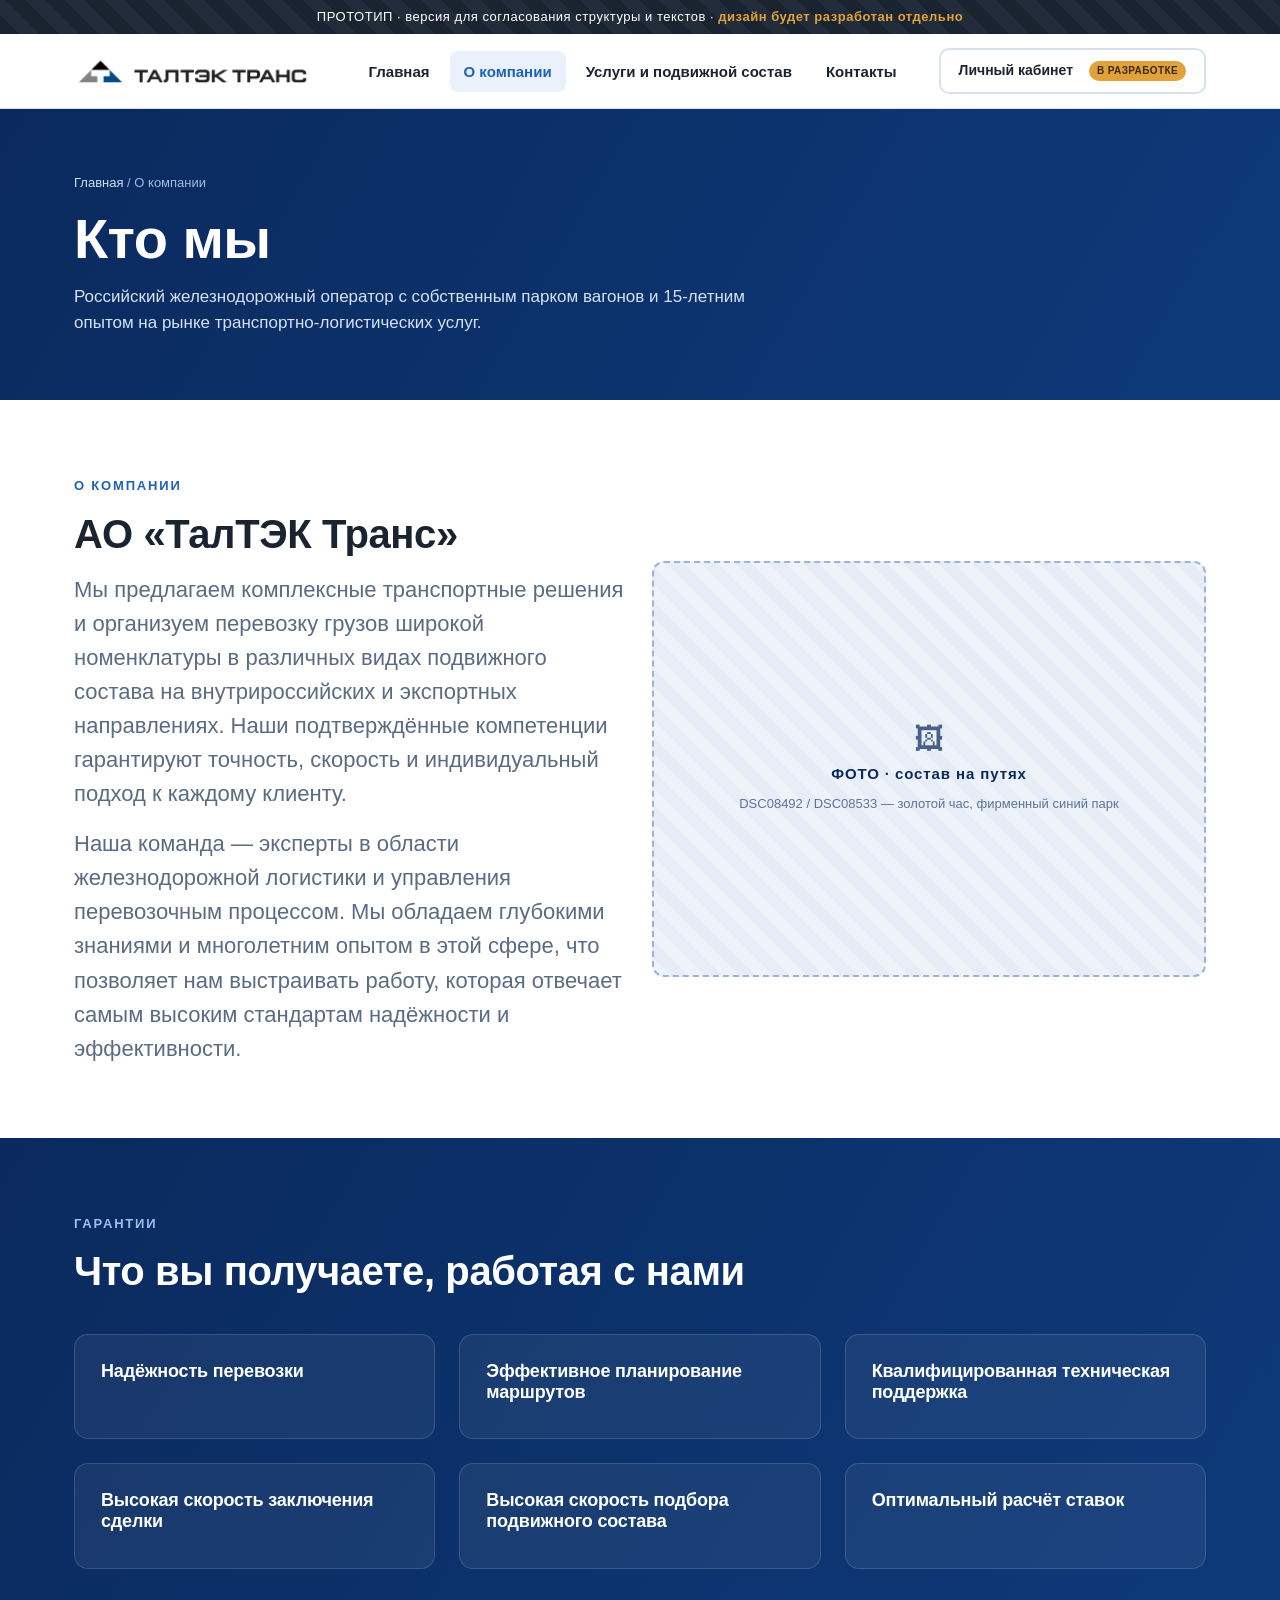
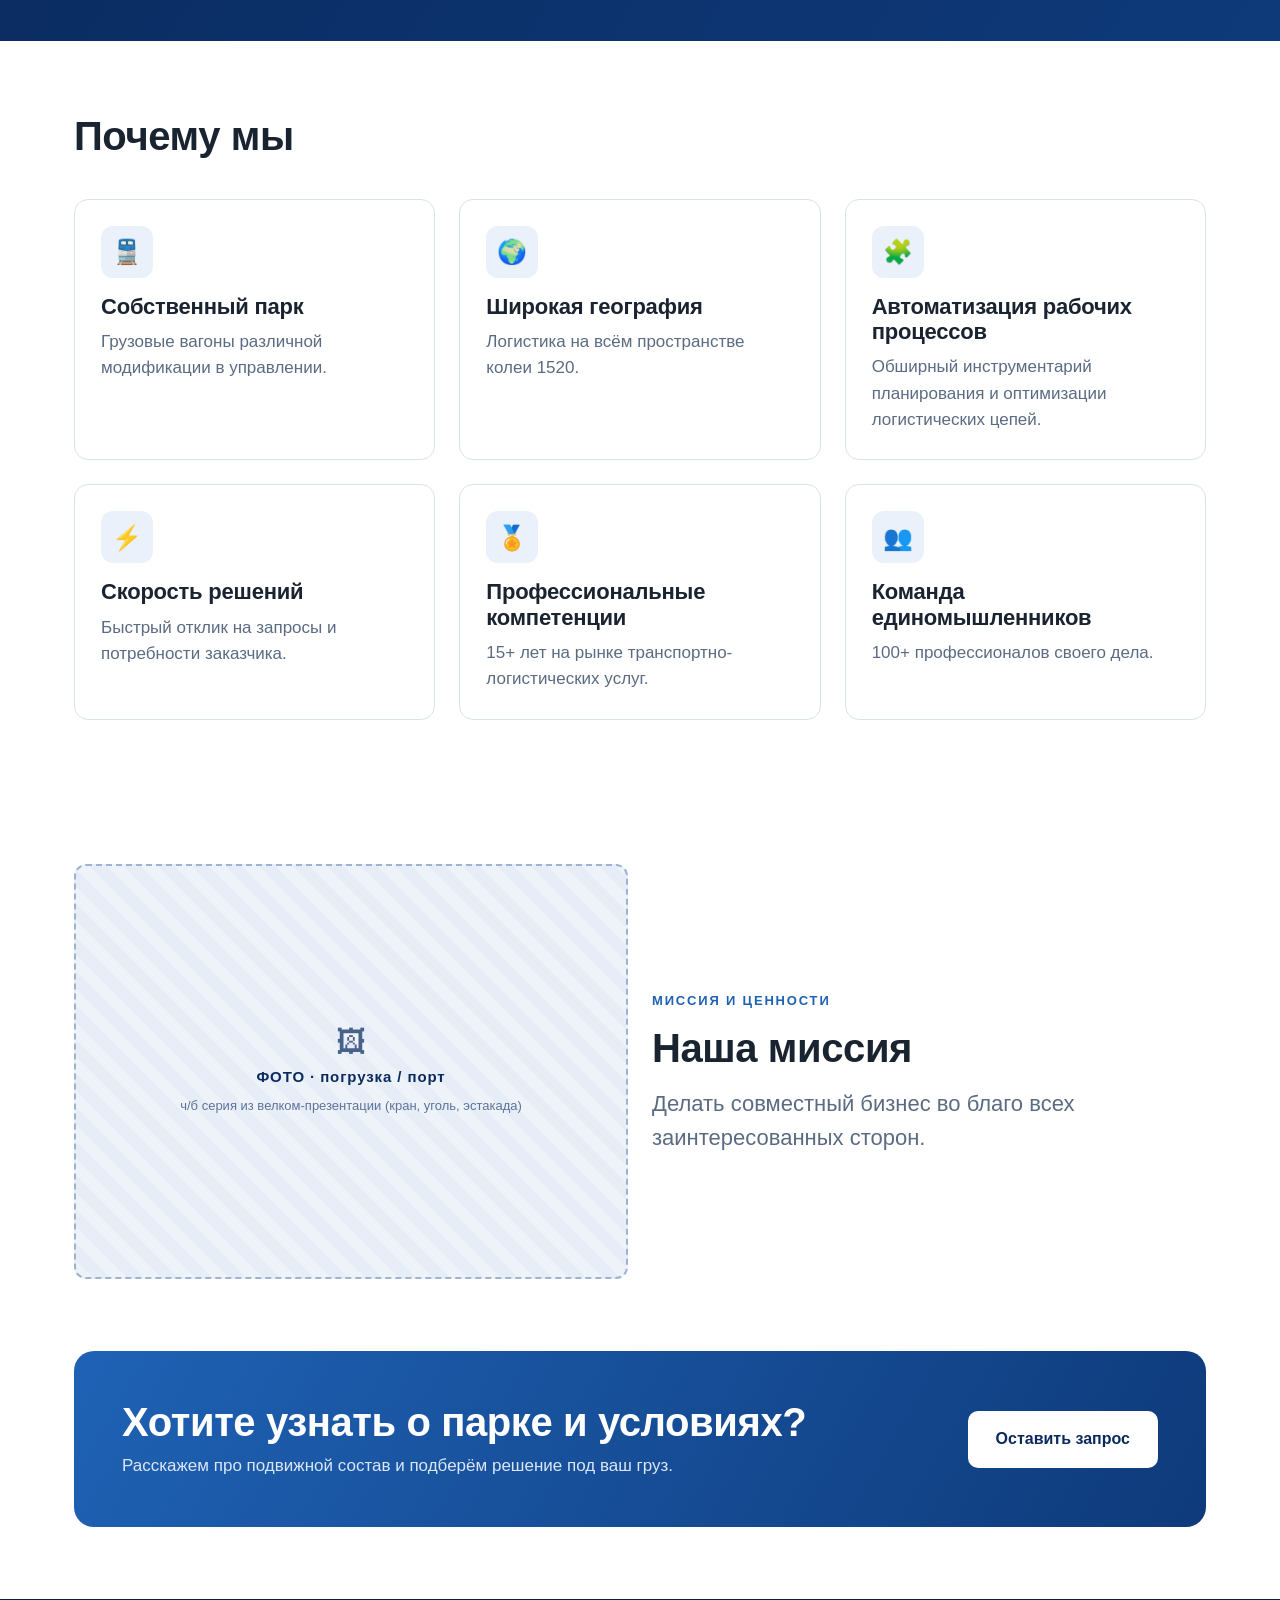
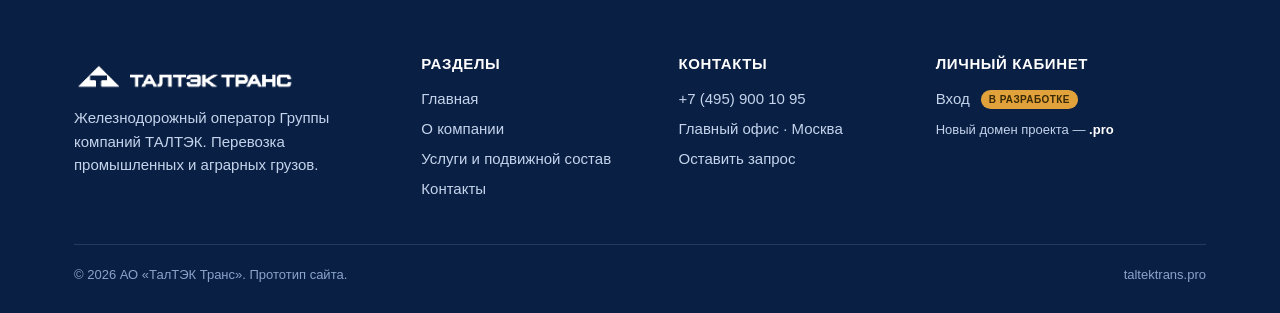
==== about.html @ 396c26cc "Правки клиента по «Услуги» (батч) - hero: «Максимально надёжное и оперативное решение ваших транспор" ====
<!DOCTYPE html>
<html lang="ru">
<head>
<meta charset="UTF-8">
<meta name="viewport" content="width=device-width, initial-scale=1">
<title>О компании — ТалТЭК Транс · ПРОТОТИП</title>
<link rel="stylesheet" href="assets/styles.css">
</head>
<body>

<div class="proto-bar">ПРОТОТИП · версия для согласования структуры и текстов · <b>дизайн будет разработан отдельно</b></div>

<header class="header">
  <div class="container row">
    <a class="brand" href="index.html">
      <img class="logo" src="assets/logo-trans.png" alt="ТалТЭК Транс" width="486" height="61">
    </a>
    <button class="burger" aria-label="Меню"><span></span><span></span><span></span></button>
    <nav class="nav">
      <a href="index.html">Главная</a>
      <a class="active" href="about.html">О компании</a>
      <a href="services.html">Услуги и подвижной состав</a>
      <a href="contacts.html">Контакты</a>
    </nav>
    <div class="tools">
      <a class="btn btn-outline btn-sm lk" href="#" data-stub="Личный кабинет — в стадии разработки.">Личный кабинет<span class="badge">в разработке</span></a>
    </div>
  </div>
</header>

<section class="phero">
  <div class="container">
    <div class="crumbs"><a href="index.html">Главная</a> / О компании</div>
    <h1>Кто мы</h1>
    <p>Российский железнодорожный оператор с собственным парком вагонов и 15-летним опытом на рынке транспортно-логистических услуг.</p>
  </div>
</section>

<!-- ИНТРО -->
<section>
  <div class="container">
    <div class="grid g2" style="align-items:center">
      <div>
        <span class="eyebrow">О компании</span>
        <h2>АО «ТалТЭК Транс»</h2>
        <p class="lead mt16">Мы предлагаем комплексные транспортные решения и организуем перевозку грузов широкой номенклатуры в различных видах подвижного состава на внутрироссийских и экспортных направлениях. Наши подтверждённые компетенции гарантируют точность, скорость и индивидуальный подход к каждому клиенту.</p>
        <p class="lead mt16">Наша команда — эксперты в области железнодорожной логистики и управления перевозочным процессом. Мы обладаем глубокими знаниями и многолетним опытом в этой сфере, что позволяет нам выстраивать работу, которая отвечает самым высоким стандартам надёжности и эффективности.</p>
      </div>
      <div class="ph ratio-4x3"><div class="ico">🖼</div><div class="tag">ФОТО · состав на путях</div><div class="sub">DSC08492 / DSC08533 — золотой час, фирменный синий парк</div></div>
    </div>
  </div>
</section>

<!-- ГАРАНТИИ (перенесено со страницы «Услуги») -->
<section class="section-navy">
  <div class="container">
    <span class="eyebrow" style="color:#9fc0ee">Гарантии</span>
    <h2>Что вы получаете, работая с нами</h2>
    <div class="grid g3 mt40">
      <div class="card" style="background:rgba(255,255,255,.06);border-color:rgba(255,255,255,.14);color:#fff"><h3 style="color:#fff;font-size:18px">Надёжность перевозки</h3></div>
      <div class="card" style="background:rgba(255,255,255,.06);border-color:rgba(255,255,255,.14);color:#fff"><h3 style="color:#fff;font-size:18px">Эффективное планирование маршрутов</h3></div>
      <div class="card" style="background:rgba(255,255,255,.06);border-color:rgba(255,255,255,.14);color:#fff"><h3 style="color:#fff;font-size:18px">Квалифицированная техническая поддержка</h3></div>
      <div class="card" style="background:rgba(255,255,255,.06);border-color:rgba(255,255,255,.14);color:#fff"><h3 style="color:#fff;font-size:18px">Высокая скорость заключения сделки</h3></div>
      <div class="card" style="background:rgba(255,255,255,.06);border-color:rgba(255,255,255,.14);color:#fff"><h3 style="color:#fff;font-size:18px">Высокая скорость подбора подвижного состава</h3></div>
      <div class="card" style="background:rgba(255,255,255,.06);border-color:rgba(255,255,255,.14);color:#fff"><h3 style="color:#fff;font-size:18px">Оптимальный расчёт ставок</h3></div>
    </div>
  </div>
</section>

<!-- ПОЧЕМУ МЫ -->
<section>
  <div class="container">
    <h2>Почему мы</h2>
    <div class="grid g3 mt40">
      <div class="card"><div class="ico-circle">🚆</div><h3>Собственный парк</h3><p class="muted">Грузовые вагоны различной модификации в управлении.</p></div>
      <div class="card"><div class="ico-circle">🌍</div><h3>Широкая география</h3><p class="muted">Логистика на всём пространстве колеи 1520.</p></div>
      <div class="card"><div class="ico-circle">🧩</div><h3>Автоматизация рабочих процессов</h3><p class="muted">Обширный инструментарий планирования и оптимизации логистических цепей.</p></div>
      <div class="card"><div class="ico-circle">⚡</div><h3>Скорость решений</h3><p class="muted">Быстрый отклик на запросы и потребности заказчика.</p></div>
      <div class="card"><div class="ico-circle">🏅</div><h3>Профессиональные компетенции</h3><p class="muted">15+ лет на рынке транспортно-логистических услуг.</p></div>
      <div class="card"><div class="ico-circle">👥</div><h3>Команда единомышленников</h3><p class="muted">100+ профессионалов своего дела.</p></div>
    </div>
  </div>
</section>

<!-- МИССИЯ -->
<section>
  <div class="container">
    <div class="grid g2" style="align-items:center">
      <div class="ph ratio-4x3"><div class="ico">🖼</div><div class="tag">ФОТО · погрузка / порт</div><div class="sub">ч/б серия из велком-презентации (кран, уголь, эстакада)</div></div>
      <div>
        <span class="eyebrow">Миссия и ценности</span>
        <h2>Наша миссия</h2>
        <p class="lead mt16">Делать совместный бизнес во благо всех заинтересованных сторон.</p>
      </div>
    </div>
  </div>
</section>

<section style="padding-top:0">
  <div class="container">
    <div class="cta-band">
      <div><h2>Хотите узнать о парке и условиях?</h2><p>Расскажем про подвижной состав и подберём решение под ваш груз.</p></div>
      <a class="btn btn-primary" style="background:#fff;color:var(--navy)" href="contacts.html#form">Оставить запрос</a>
    </div>
  </div>
</section>

<footer class="footer">
  <div class="container">
    <div class="cols">
      <div>
        <a class="brand" href="index.html"><img class="logo" src="assets/logo-white.png" alt="ТалТЭК Транс" width="486" height="61"></a>
        <p style="margin-top:16px;max-width:280px">Железнодорожный оператор Группы компаний ТАЛТЭК. Перевозка промышленных и аграрных грузов.</p>
      </div>
      <div><h4>Разделы</h4><a href="index.html">Главная</a><a href="about.html">О компании</a><a href="services.html">Услуги и подвижной состав</a><a href="contacts.html">Контакты</a></div>
      <div><h4>Контакты</h4><a href="tel:+74959001095">+7 (495) 900 10 95</a><a href="#" data-stub="Заглушка прототипа.">Главный офис · Москва</a><a href="contacts.html#form">Оставить запрос</a></div>
      <div><h4>Личный кабинет</h4><a href="#" data-stub="Личный кабинет — в стадии разработки.">Вход <span class="badge">в разработке</span></a><p style="margin-top:10px;font-size:13px">Новый домен проекта — <b style="color:#fff">.pro</b></p></div>
    </div>
    <div class="bottom"><span>© 2026 АО «ТалТЭК Транс». Прототип сайта.</span><span>taltektrans.pro</span></div>
  </div>
</footer>

<script src="assets/script.js"></script>
</body>
</html>
---- assets/styles.css ----
/* ТалТЭК Транс — прототип сайта. Прото-уровень: структура + контент.
   Цвета и шрифты приближены к брендбуку, финальный дизайн — за дизайнером. */

:root{
  --navy:#0A2A5E;       /* глубокий синий (фоны) */
  --navy-2:#0E3A7A;
  --blue:#1F62B5;       /* основной акцент */
  --blue-br:#2E7BD6;    /* светлый акцент */
  --gold:#E2A23B;       /* зерновое направление */
  --ink:#1A2330;        /* текст */
  --muted:#5B6B82;
  --line:#D9E1EC;
  --bg:#F4F7FB;
  --white:#fff;
  --radius:14px;
  --maxw:1180px;
  --shadow:0 6px 28px rgba(13,42,94,.08);
  --font:-apple-system,"Segoe UI",Roboto,Arial,sans-serif;
}

*{box-sizing:border-box;margin:0;padding:0}
html{scroll-behavior:smooth}
body{font-family:var(--font);color:var(--ink);background:var(--white);line-height:1.55;font-size:17px;-webkit-font-smoothing:antialiased}
a{color:var(--blue);text-decoration:none}
img{max-width:100%;display:block}
.container{max-width:var(--maxw);margin:0 auto;padding:0 24px}
section{padding:72px 0}
h1,h2,h3,h4{line-height:1.15;font-weight:800;letter-spacing:-.01em;color:var(--ink)}
h1{font-size:clamp(32px,5vw,56px)}
h2{font-size:clamp(26px,3.4vw,40px)}
h3{font-size:22px}
.lead{font-size:clamp(18px,2vw,22px);color:var(--muted);font-weight:400}
.eyebrow{display:inline-block;font-size:13px;font-weight:700;letter-spacing:.14em;text-transform:uppercase;color:var(--blue);margin-bottom:14px}
.muted{color:var(--muted)}
.center{text-align:center}
.narrow{max-width:760px}
.mt8{margin-top:8px}.mt16{margin-top:16px}.mt24{margin-top:24px}.mt40{margin-top:40px}

/* ---------- ПРОТОТИП-плашка ---------- */
.proto-bar{background:repeating-linear-gradient(45deg,#1a2330,#1a2330 14px,#222c3b 14px,#222c3b 28px);color:#fff;font-size:13px;letter-spacing:.04em;text-align:center;padding:7px 16px}
.proto-bar b{color:var(--gold)}

/* ---------- Кнопки ---------- */
.btn{display:inline-flex;align-items:center;gap:9px;font-weight:700;font-size:16px;padding:14px 26px;border-radius:10px;border:2px solid transparent;cursor:pointer;transition:.18s;white-space:nowrap}
.btn-primary{background:var(--blue);color:#fff}
.btn-primary:hover{background:var(--navy-2)}
.btn-ghost{background:transparent;border-color:rgba(255,255,255,.55);color:#fff}
.btn-ghost:hover{background:rgba(255,255,255,.12)}
.btn-outline{background:#fff;border-color:var(--line);color:var(--ink)}
.btn-outline:hover{border-color:var(--blue);color:var(--blue)}
.btn-sm{padding:10px 18px;font-size:14px}

/* ---------- Хедер ---------- */
.header{position:sticky;top:0;z-index:50;background:rgba(255,255,255,.96);backdrop-filter:blur(8px);border-bottom:1px solid var(--line)}
.header .row{display:flex;align-items:center;gap:28px;height:74px}
.brand{display:flex;align-items:center;gap:11px;font-weight:800;letter-spacing:.02em;color:var(--navy)}
.brand .mark{width:40px;height:34px;flex:none}
.brand .wm{font-size:20px;line-height:1}
.brand .wm small{display:block;font-size:11px;letter-spacing:.34em;font-weight:700;color:var(--blue)}
.brand .logo{height:30px;width:auto;display:block}
.footer .brand .logo{height:28px}
.nav{display:flex;gap:6px;margin-left:auto}
.nav a{padding:9px 14px;border-radius:8px;color:var(--ink);font-weight:600;font-size:15px}
.nav a:hover{background:var(--bg);color:var(--blue)}
.nav a.active{color:var(--blue);background:#EAF1FB}
.header .tools{display:flex;align-items:center;gap:12px}
.lk{position:relative}
.badge{display:inline-block;font-size:10px;font-weight:700;letter-spacing:.04em;background:var(--gold);color:#3a2a06;border-radius:20px;padding:2px 8px;vertical-align:middle;margin-left:7px;text-transform:uppercase}
.lang{font-size:14px;font-weight:700;color:var(--muted)}
.lang b{color:var(--ink)}
.burger{display:none;flex-direction:column;gap:5px;background:none;border:0;cursor:pointer;padding:8px}
.burger span{width:24px;height:2px;background:var(--ink);display:block}

/* ---------- Плейсхолдеры медиа ---------- */
.ph{position:relative;border:2px dashed #9db3d0;border-radius:12px;background:
   repeating-linear-gradient(45deg,#eef3fa,#eef3fa 12px,#e6edf7 12px,#e6edf7 24px);
   display:flex;flex-direction:column;align-items:center;justify-content:center;gap:8px;
   color:#48618a;text-align:center;padding:24px;min-height:180px}
.ph .tag{font-weight:800;letter-spacing:.06em;font-size:15px;color:var(--navy)}
.ph .sub{font-size:13px;max-width:420px;color:#5d7398}
.ph .ico{font-size:30px;line-height:1}
.ph-video{min-height:360px}
.ratio-16x9{aspect-ratio:16/9;min-height:0}
.ratio-4x3{aspect-ratio:4/3;min-height:0}
.ratio-1x1{aspect-ratio:1/1;min-height:0}

/* ---------- Hero ---------- */
.hero{position:relative;color:#fff;background:linear-gradient(120deg,var(--navy),var(--navy-2));overflow:hidden}
.hero .ph{position:absolute;inset:0;border-radius:0;border:0;background:
   linear-gradient(120deg,rgba(8,28,66,.55),rgba(14,58,122,.35)),
   repeating-linear-gradient(45deg,#13315f,#13315f 18px,#16386b 18px,#16386b 36px);
   color:#cfe0f6;opacity:1;z-index:0}
.hero-cap{position:absolute;top:14px;left:50%;transform:translateX(-50%);z-index:3;max-width:90%;text-align:center;font-size:12px;font-weight:600;letter-spacing:.03em;color:#bcd4f2;background:rgba(8,24,54,.55);border:1px solid rgba(255,255,255,.18);padding:7px 16px;border-radius:30px}
.hero .inner{position:relative;z-index:2;padding:104px 0 96px;max-width:760px}
.hero .ribbon{display:inline-block;font-size:14px;font-weight:700;letter-spacing:.02em;background:rgba(255,255,255,.12);border:1px solid rgba(255,255,255,.25);padding:8px 16px;border-radius:40px;margin-bottom:22px}
.hero h1{color:#fff}
.hero p{font-size:clamp(17px,2vw,21px);color:#d6e2f4;margin-top:18px;max-width:600px}
.hero .cta{display:flex;gap:14px;flex-wrap:wrap;margin-top:34px}
.hero .media-note{position:absolute;right:20px;bottom:16px;z-index:3;font-size:12px;color:#a9c2e6;background:rgba(8,24,54,.6);padding:6px 12px;border-radius:8px;border:1px solid rgba(255,255,255,.15)}

/* page hero (внутренние) */
.phero{background:linear-gradient(120deg,var(--navy),var(--navy-2));color:#fff;padding:64px 0}
.phero h1{color:#fff}
.phero p{color:#d6e2f4;margin-top:12px;max-width:680px}
.crumbs{font-size:13px;color:#9fbbe4;margin-bottom:14px}
.crumbs a{color:#cfe0f6}

/* ---------- Сетки/карточки ---------- */
.grid{display:grid;gap:24px}
.g2{grid-template-columns:repeat(2,1fr)}
.g3{grid-template-columns:repeat(3,1fr)}
.g4{grid-template-columns:repeat(4,1fr)}
.card{background:#fff;border:1px solid var(--line);border-radius:var(--radius);padding:26px;transition:.18s}
.card:hover{box-shadow:var(--shadow);border-color:#c3d3e8}
.card h3{margin-bottom:10px}
.card .ico-circle{width:52px;height:52px;border-radius:12px;background:#EAF1FB;color:var(--blue);display:flex;align-items:center;justify-content:center;font-size:24px;margin-bottom:16px}
.card ul{list-style:none;margin-top:12px}
.card ul li{padding-left:26px;position:relative;margin:8px 0;color:var(--muted)}
.card ul li::before{content:"✓";position:absolute;left:0;color:var(--blue);font-weight:800}
.tile-soft{background:var(--bg);border-color:transparent}

/* ---------- Маршрут «под ключ» (route) ---------- */
.route{display:grid;grid-template-columns:repeat(3,1fr);gap:38px 46px;margin-top:44px}
.rstep{position:relative;padding-top:18px;border-top:2px solid var(--blue)}
.rstep .rtitle{color:var(--blue);font-weight:800;font-size:18px;line-height:1.25;margin-bottom:8px}
.rstep .rdesc{color:var(--muted);font-size:15px}
.rstep:not(:nth-child(3n)):not(:last-child)::after{content:"▸";position:absolute;top:11px;right:-30px;color:#9db3d0;font-size:18px;letter-spacing:-2px;text-shadow:-7px 0 #9db3d0,-14px 0 #9db3d0}

.section-bg{background:var(--bg)}
.section-navy{background:linear-gradient(120deg,var(--navy),var(--navy-2));color:#fff}
.section-navy h2,.section-navy h3{color:#fff}
.section-navy .lead{color:#cfe0f6}

/* ---------- Цифры ---------- */
.stats{display:grid;grid-template-columns:repeat(3,1fr);gap:30px 40px}
.stat .num{font-size:clamp(34px,4vw,52px);font-weight:800;letter-spacing:-.02em;line-height:1;color:#fff}
.stat .num .u{font-size:14px;font-weight:700;color:#9fc0ee;display:block;letter-spacing:.08em;margin-bottom:6px}
.stat .lbl{margin-top:12px;color:#bcd0ee;font-size:15px;border-top:2px solid rgba(255,255,255,.18);padding-top:10px;display:inline-block}
.stats.on-light .stat .num{color:var(--navy)}
.stats.on-light .stat .num .u{color:var(--blue)}
.stats.on-light .stat .lbl{color:var(--muted);border-color:var(--line)}

/* парк вагонов */
.fleet{display:grid;grid-template-columns:1.3fr 1fr;gap:24px}
.fleet .big{background:linear-gradient(150deg,#0c2c60,#103e80);color:#fff;border-radius:18px;padding:34px}
.fleet .big .n{font-size:clamp(48px,8vw,86px);font-weight:800;line-height:.95;letter-spacing:-.03em}
.fleet .col{display:grid;gap:24px}
.fleet .mini{border-radius:18px;padding:26px}
.fleet .mini.dark{background:#0f2f63;color:#fff}
.fleet .mini.light{background:var(--bg);color:var(--ink)}
.fleet .mini .n{font-size:clamp(34px,5vw,50px);font-weight:800;letter-spacing:-.02em}
.fleet .mini .cap{font-weight:700;font-size:15px;opacity:.85}

/* ---------- Процесс «под ключ» ---------- */
.steps{counter-reset:s;display:grid;grid-template-columns:repeat(3,1fr);gap:22px}
.step{background:#fff;border:1px solid var(--line);border-radius:var(--radius);padding:24px;position:relative}
.step::before{counter-increment:s;content:counter(s,decimal-leading-zero);font-weight:800;font-size:15px;color:#fff;background:var(--blue);width:38px;height:38px;border-radius:10px;display:flex;align-items:center;justify-content:center;margin-bottom:14px}
.step h4{font-size:17px;margin-bottom:6px}
.step p{color:var(--muted);font-size:15px}

/* ---------- Вагоны ---------- */
.vagons{display:grid;grid-template-columns:repeat(3,1fr);gap:24px}
.vagon{border:1px solid var(--line);border-radius:var(--radius);overflow:hidden;background:#fff;display:flex;flex-direction:column}
.vagon .ph{border:0;border-radius:0;border-bottom:1px dashed #9db3d0}
.vagon .body{padding:20px}
.vagon h3{font-size:19px}
.vagon .spec{list-style:none;margin-top:12px;font-size:14px}
.vagon .spec li{display:flex;justify-content:space-between;gap:12px;padding:7px 0;border-top:1px solid var(--line);color:var(--muted)}
.vagon .spec li b{color:var(--ink);font-weight:700;text-align:right}
.chip{display:inline-block;font-size:11px;font-weight:800;letter-spacing:.05em;text-transform:uppercase;padding:4px 10px;border-radius:20px;background:#EAF1FB;color:var(--blue)}
.chip.new{background:var(--gold);color:#3a2a06}
.chip.tbd{background:#eef0f3;color:#7a8699}

/* ---------- Форма ---------- */
.form-wrap{display:grid;grid-template-columns:1.1fr .9fr;gap:40px;align-items:start}
.form{background:#fff;border:1px solid var(--line);border-radius:18px;padding:32px;box-shadow:var(--shadow)}
.field{margin-bottom:18px}
.field label{display:block;font-weight:600;font-size:14px;margin-bottom:7px}
.field .req{color:#c0392b}
.field input,.field select,.field textarea{width:100%;padding:13px 14px;border:1.5px solid var(--line);border-radius:10px;font:inherit;font-size:15px;background:#fff;color:var(--ink)}
.field input:focus,.field select:focus,.field textarea:focus{outline:0;border-color:var(--blue)}
.field textarea{min-height:110px;resize:vertical}
.f2{display:grid;grid-template-columns:1fr 1fr;gap:18px}
.consent{display:flex;gap:10px;font-size:13px;color:var(--muted);align-items:flex-start}
.consent input{width:auto;margin-top:3px}

/* контактные карточки людей */
.person{display:flex;gap:16px;align-items:center;background:#fff;border:1px solid var(--line);border-radius:14px;padding:18px}
.person .ava{width:64px;height:64px;border-radius:12px;flex:none;border:2px dashed #9db3d0;background:#eef3fa;display:flex;align-items:center;justify-content:center;color:#7c93b6;font-size:12px;text-align:center;font-weight:700}
.person .role{font-size:13px;color:var(--muted)}
.person .who{font-weight:700}
.person .links{font-size:14px;margin-top:6px}
.person .links a{margin-right:14px;font-weight:600}

.offices{display:grid;grid-template-columns:repeat(3,1fr);gap:18px}
.office{border:1px solid var(--line);border-radius:12px;padding:18px}
.office .city{font-weight:700}
.office.main{border-color:var(--blue);background:#F3F8FF}
.office .tel{color:var(--blue);font-weight:700;margin-top:4px}

/* ---------- Аннотации (заметки дизайнеру) ---------- */
.note{position:relative;background:#FFF7DF;border:1px solid #F0D98A;border-left:5px solid var(--gold);border-radius:10px;padding:14px 16px 14px 44px;font-size:14px;color:#5b4a16;margin:18px 0}
.note::before{content:"📌";position:absolute;left:14px;top:13px;font-size:16px}
.note b{color:#3f340d}
.note.compact{margin:14px 0}

/* ---------- Лента CTA ---------- */
.cta-band{background:linear-gradient(120deg,var(--blue),var(--navy-2));color:#fff;border-radius:20px;padding:48px;display:flex;align-items:center;justify-content:space-between;gap:30px;flex-wrap:wrap}
.cta-band h2{color:#fff}
.cta-band p{color:#dbe7f8;margin-top:8px}

/* ---------- Футер ---------- */
.footer{background:#0A1F44;color:#c4d4ec;padding:56px 0 28px;font-size:15px}
.footer .cols{display:grid;grid-template-columns:1.4fr 1fr 1fr 1.2fr;gap:32px}
.footer h4{color:#fff;font-size:15px;letter-spacing:.04em;text-transform:uppercase;margin-bottom:14px}
.footer a{color:#c4d4ec;display:block;margin:7px 0}
.footer a:hover{color:#fff}
.footer .brand .wm{color:#fff}
.footer .brand small{color:#9fc0ee}
.footer .bottom{border-top:1px solid rgba(255,255,255,.12);margin-top:36px;padding-top:20px;display:flex;justify-content:space-between;gap:16px;flex-wrap:wrap;color:#8aa3c8;font-size:13px}

/* ---------- Адаптив ---------- */
@media(max-width:980px){
  .nav{display:none;position:absolute;top:74px;left:0;right:0;flex-direction:column;background:#fff;border-bottom:1px solid var(--line);padding:12px}
  .nav.open{display:flex}
  .burger{display:flex;margin-left:auto}
  .header .tools .lang{display:none}
  .g3,.g4,.vagons,.steps,.offices,.stats,.route{grid-template-columns:repeat(2,1fr)}
  .fleet,.form-wrap{grid-template-columns:1fr}
  .rstep::after{display:none}
}
@media(max-width:620px){
  section{padding:52px 0}
  .g2,.g3,.g4,.vagons,.steps,.offices,.stats,.f2,.route{grid-template-columns:1fr}
  .cta-band{padding:30px}
  .footer .cols{grid-template-columns:1fr 1fr}
  .hero .inner{padding:72px 0 64px}
  .brand .logo{height:24px}
}
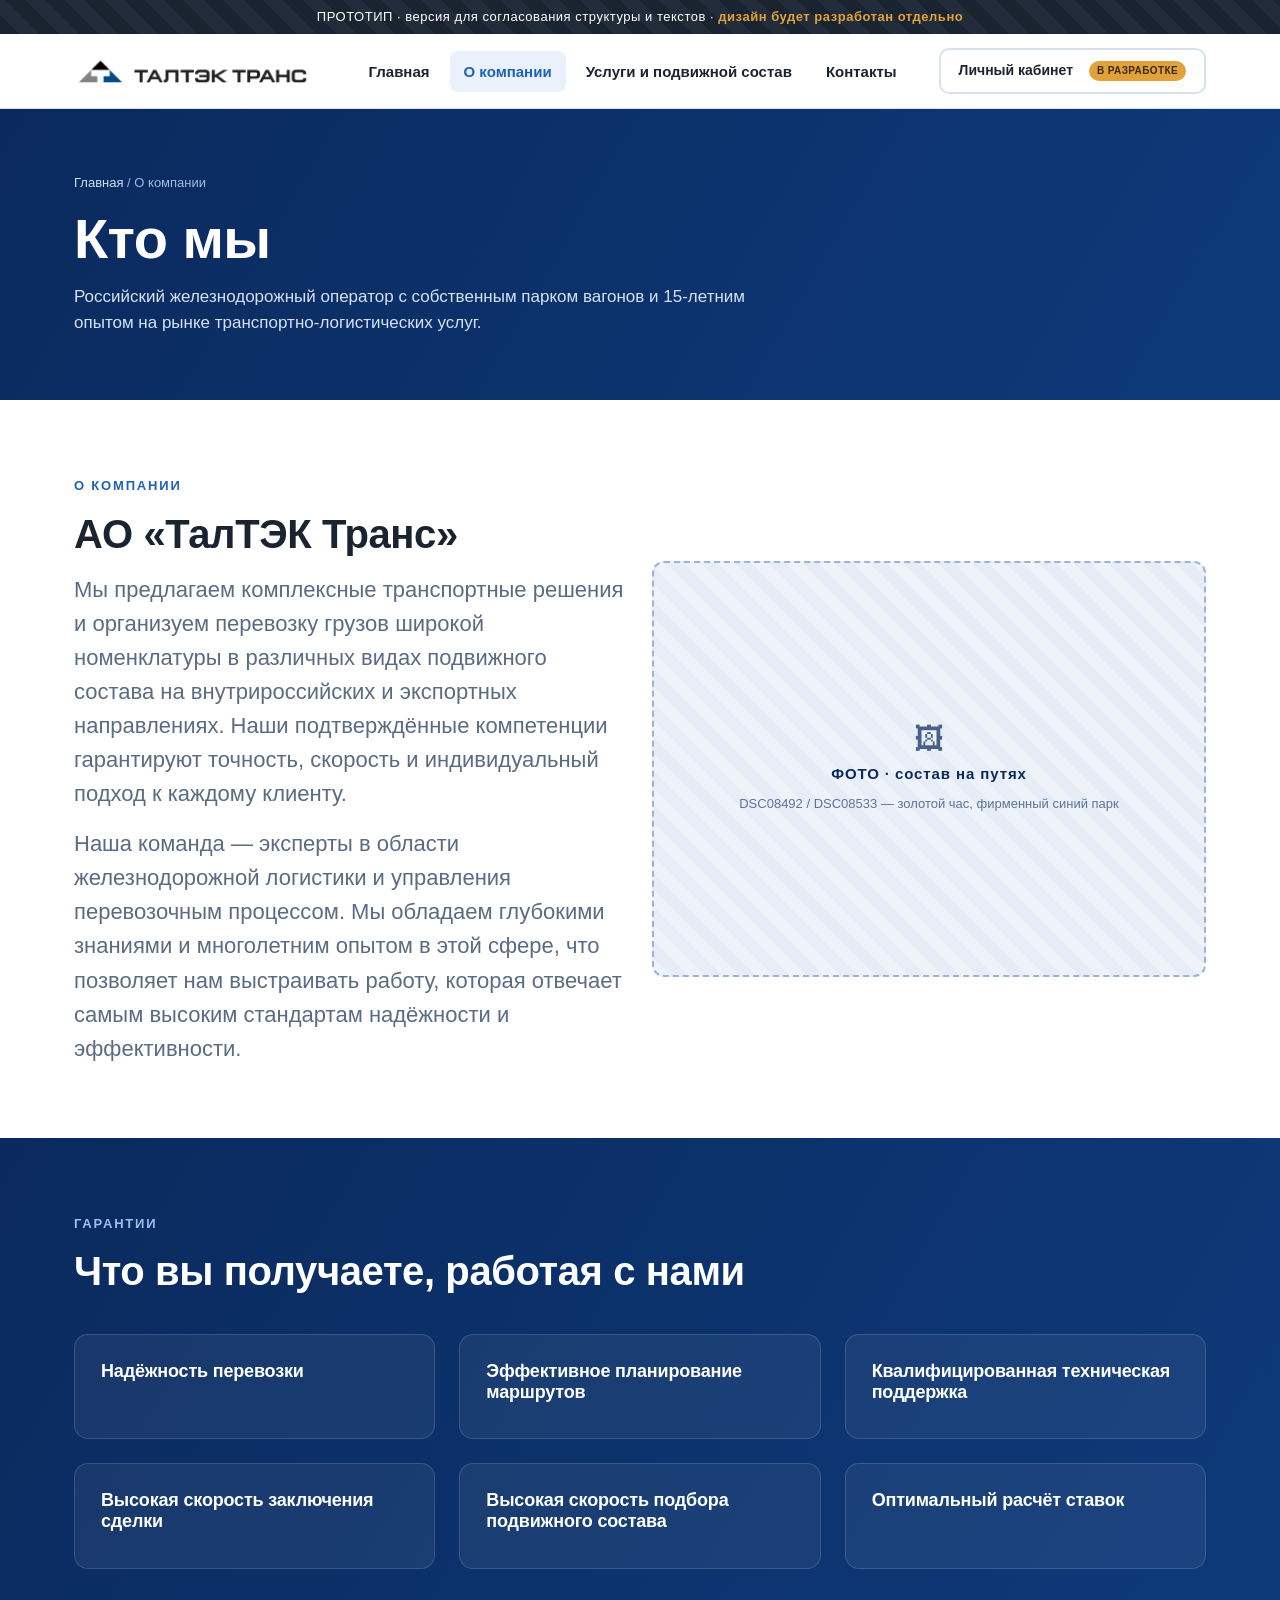
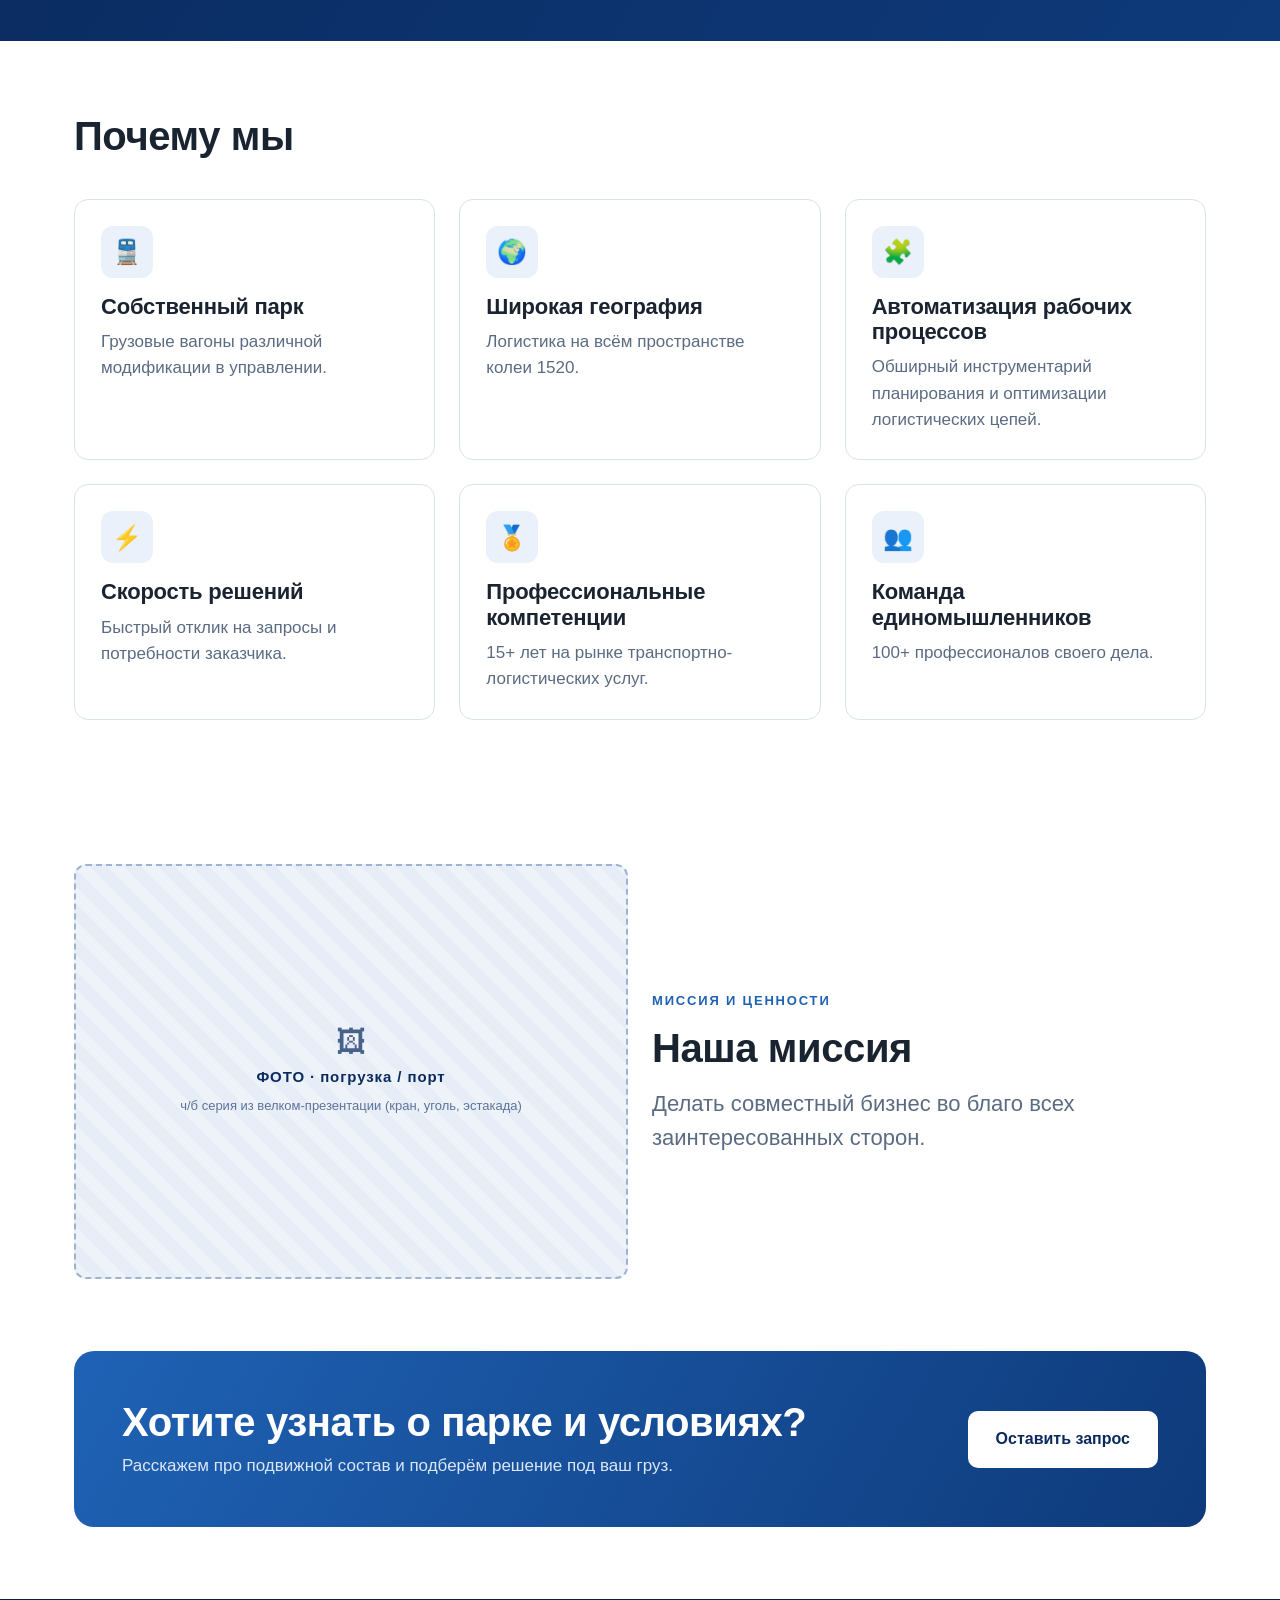
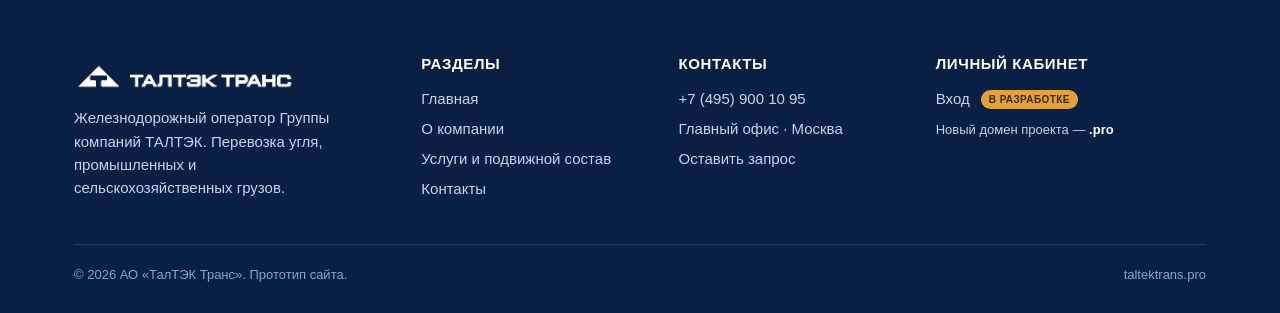
==== commit 619612bc: "Правки клиента по «Контакты» + футер - комдеп: новые руководители департаментов (полувагоны/крытые/з" ====
--- a/about.html
+++ b/about.html
@@ -110,7 +110,7 @@
     <div class="cols">
       <div>
         <a class="brand" href="index.html"><img class="logo" src="assets/logo-white.png" alt="ТалТЭК Транс" width="486" height="61"></a>
-        <p style="margin-top:16px;max-width:280px">Железнодорожный оператор Группы компаний ТАЛТЭК. Перевозка промышленных и аграрных грузов.</p>
+        <p style="margin-top:16px;max-width:280px">Железнодорожный оператор Группы компаний ТАЛТЭК. Перевозка угля, промышленных и сельскохозяйственных грузов.</p>
       </div>
       <div><h4>Разделы</h4><a href="index.html">Главная</a><a href="about.html">О компании</a><a href="services.html">Услуги и подвижной состав</a><a href="contacts.html">Контакты</a></div>
       <div><h4>Контакты</h4><a href="tel:+74959001095">+7 (495) 900 10 95</a><a href="#" data-stub="Заглушка прототипа.">Главный офис · Москва</a><a href="contacts.html#form">Оставить запрос</a></div>
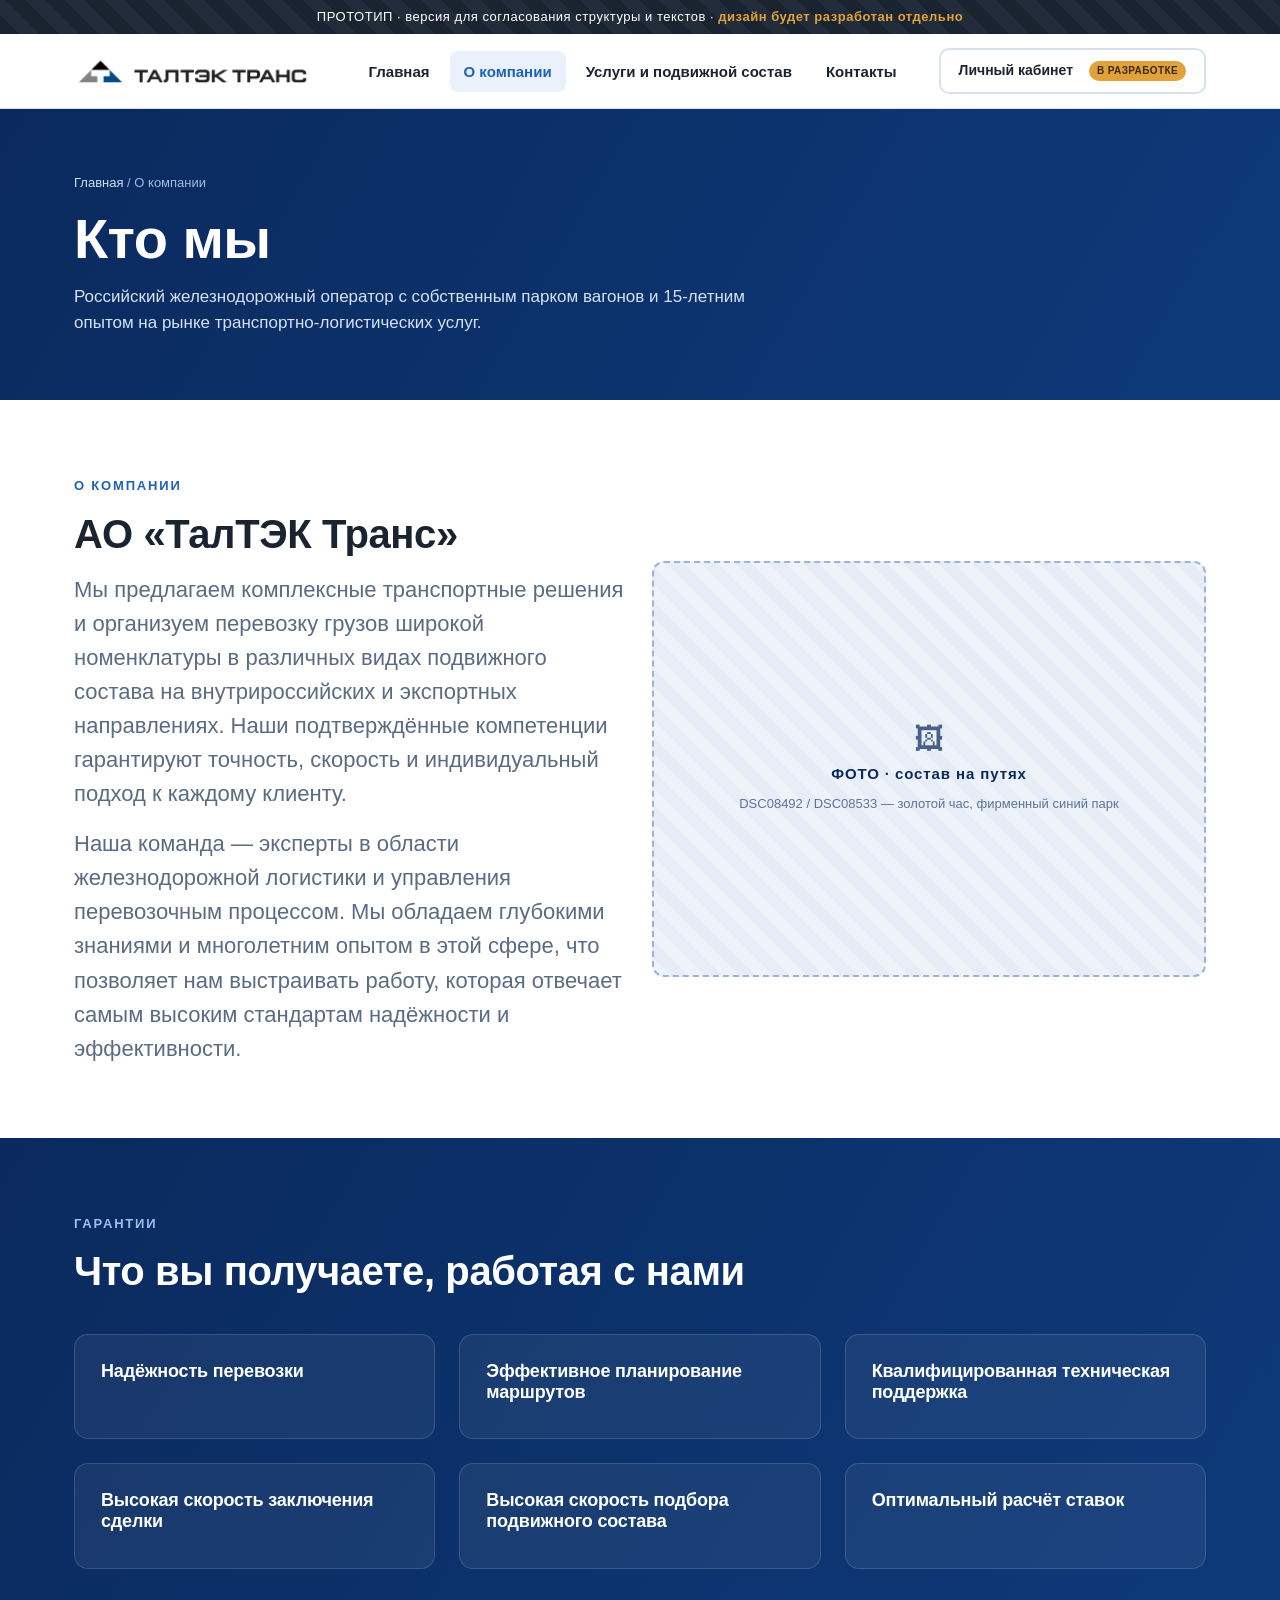
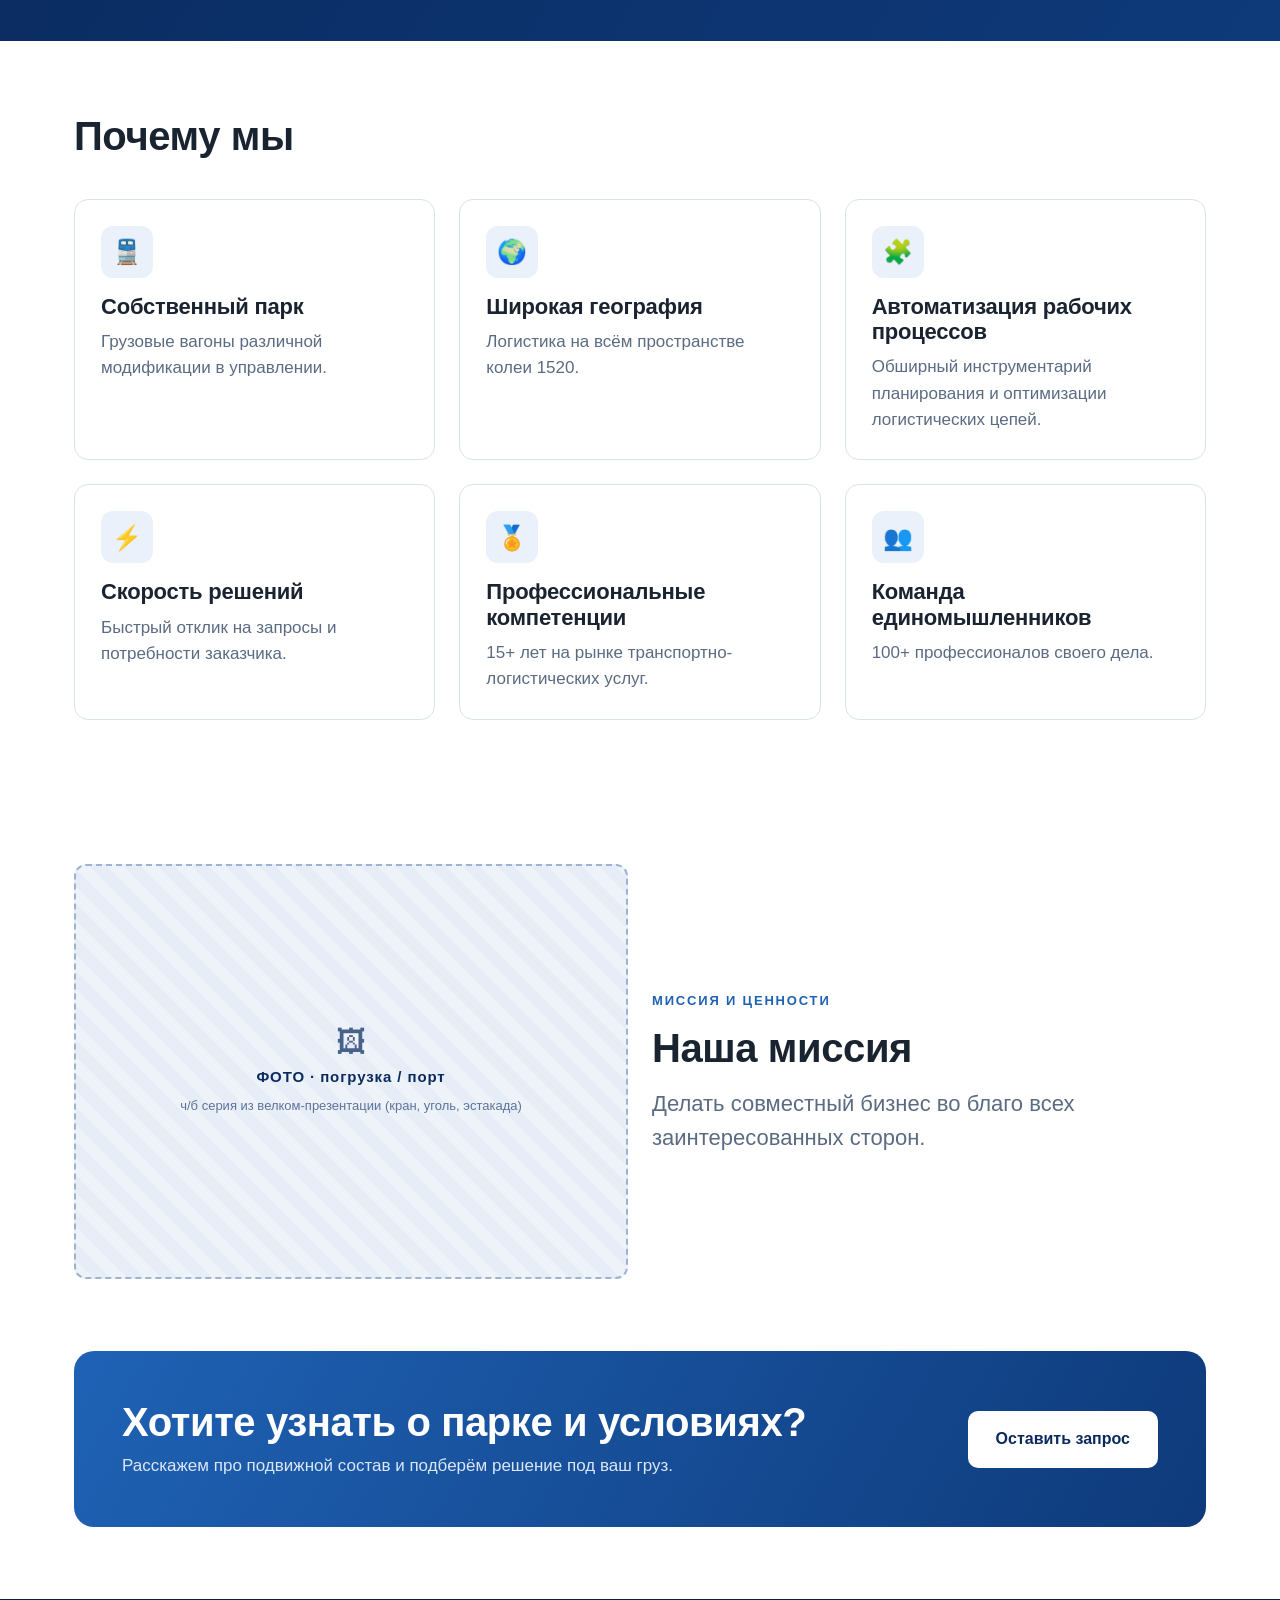
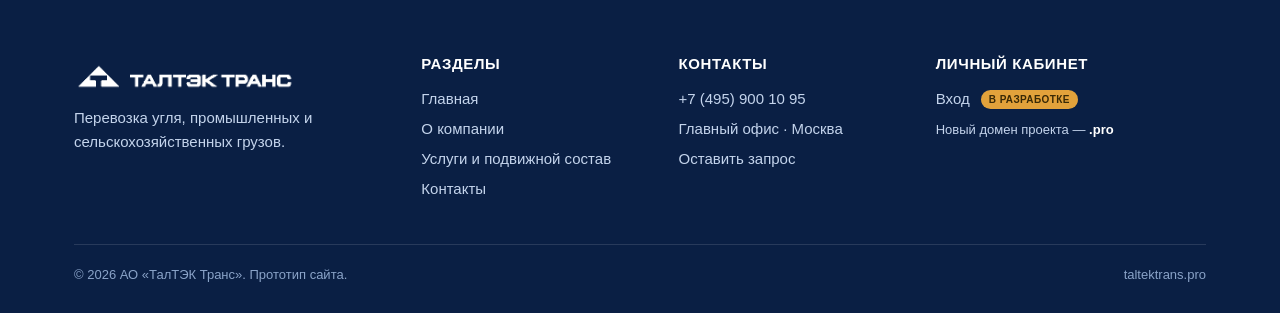
==== commit 67593e23: "Футер: убран текст про оператора ГК ТАЛТЭК, оставлено описание грузов Co-Authored-By: Claude Opus 4." ====
--- a/about.html
+++ b/about.html
@@ -110,7 +110,7 @@
     <div class="cols">
       <div>
         <a class="brand" href="index.html"><img class="logo" src="assets/logo-white.png" alt="ТалТЭК Транс" width="486" height="61"></a>
-        <p style="margin-top:16px;max-width:280px">Железнодорожный оператор Группы компаний ТАЛТЭК. Перевозка угля, промышленных и сельскохозяйственных грузов.</p>
+        <p style="margin-top:16px;max-width:280px">Перевозка угля, промышленных и сельскохозяйственных грузов.</p>
       </div>
       <div><h4>Разделы</h4><a href="index.html">Главная</a><a href="about.html">О компании</a><a href="services.html">Услуги и подвижной состав</a><a href="contacts.html">Контакты</a></div>
       <div><h4>Контакты</h4><a href="tel:+74959001095">+7 (495) 900 10 95</a><a href="#" data-stub="Заглушка прототипа.">Главный офис · Москва</a><a href="contacts.html#form">Оставить запрос</a></div>
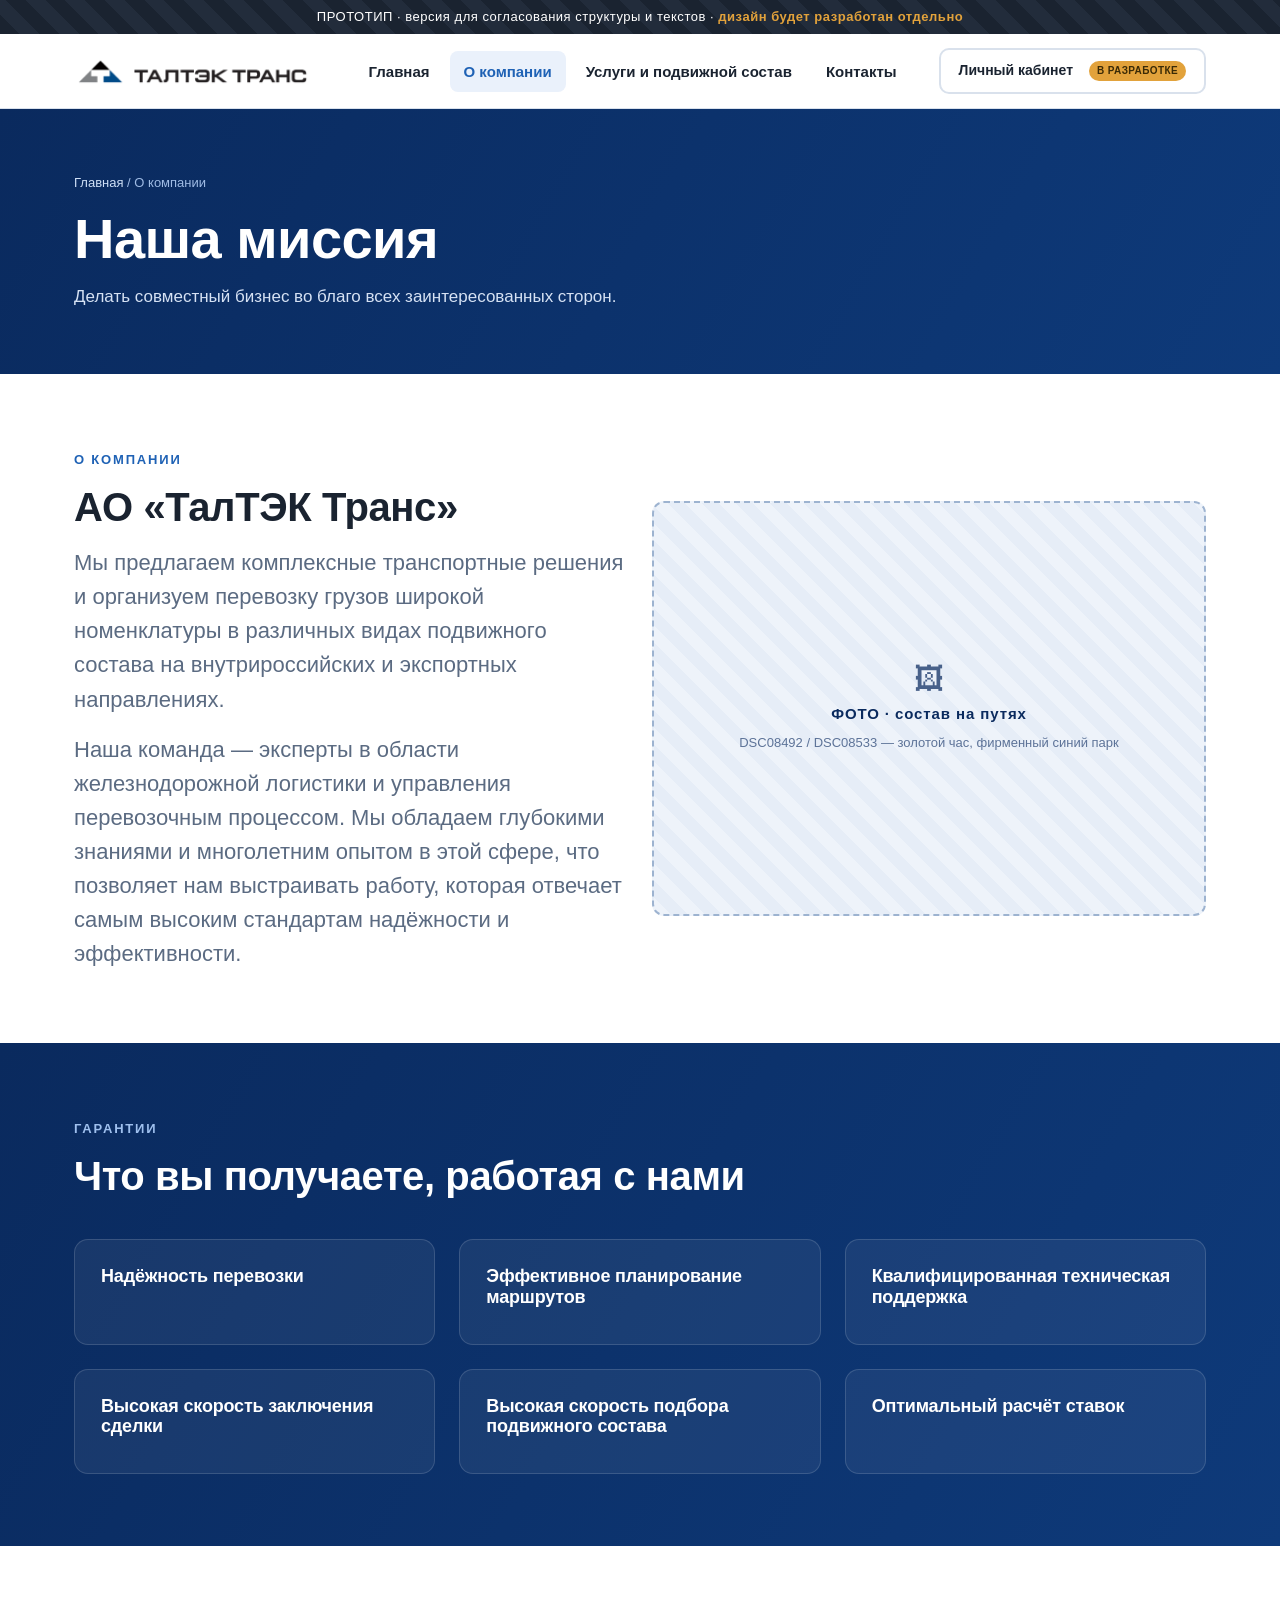
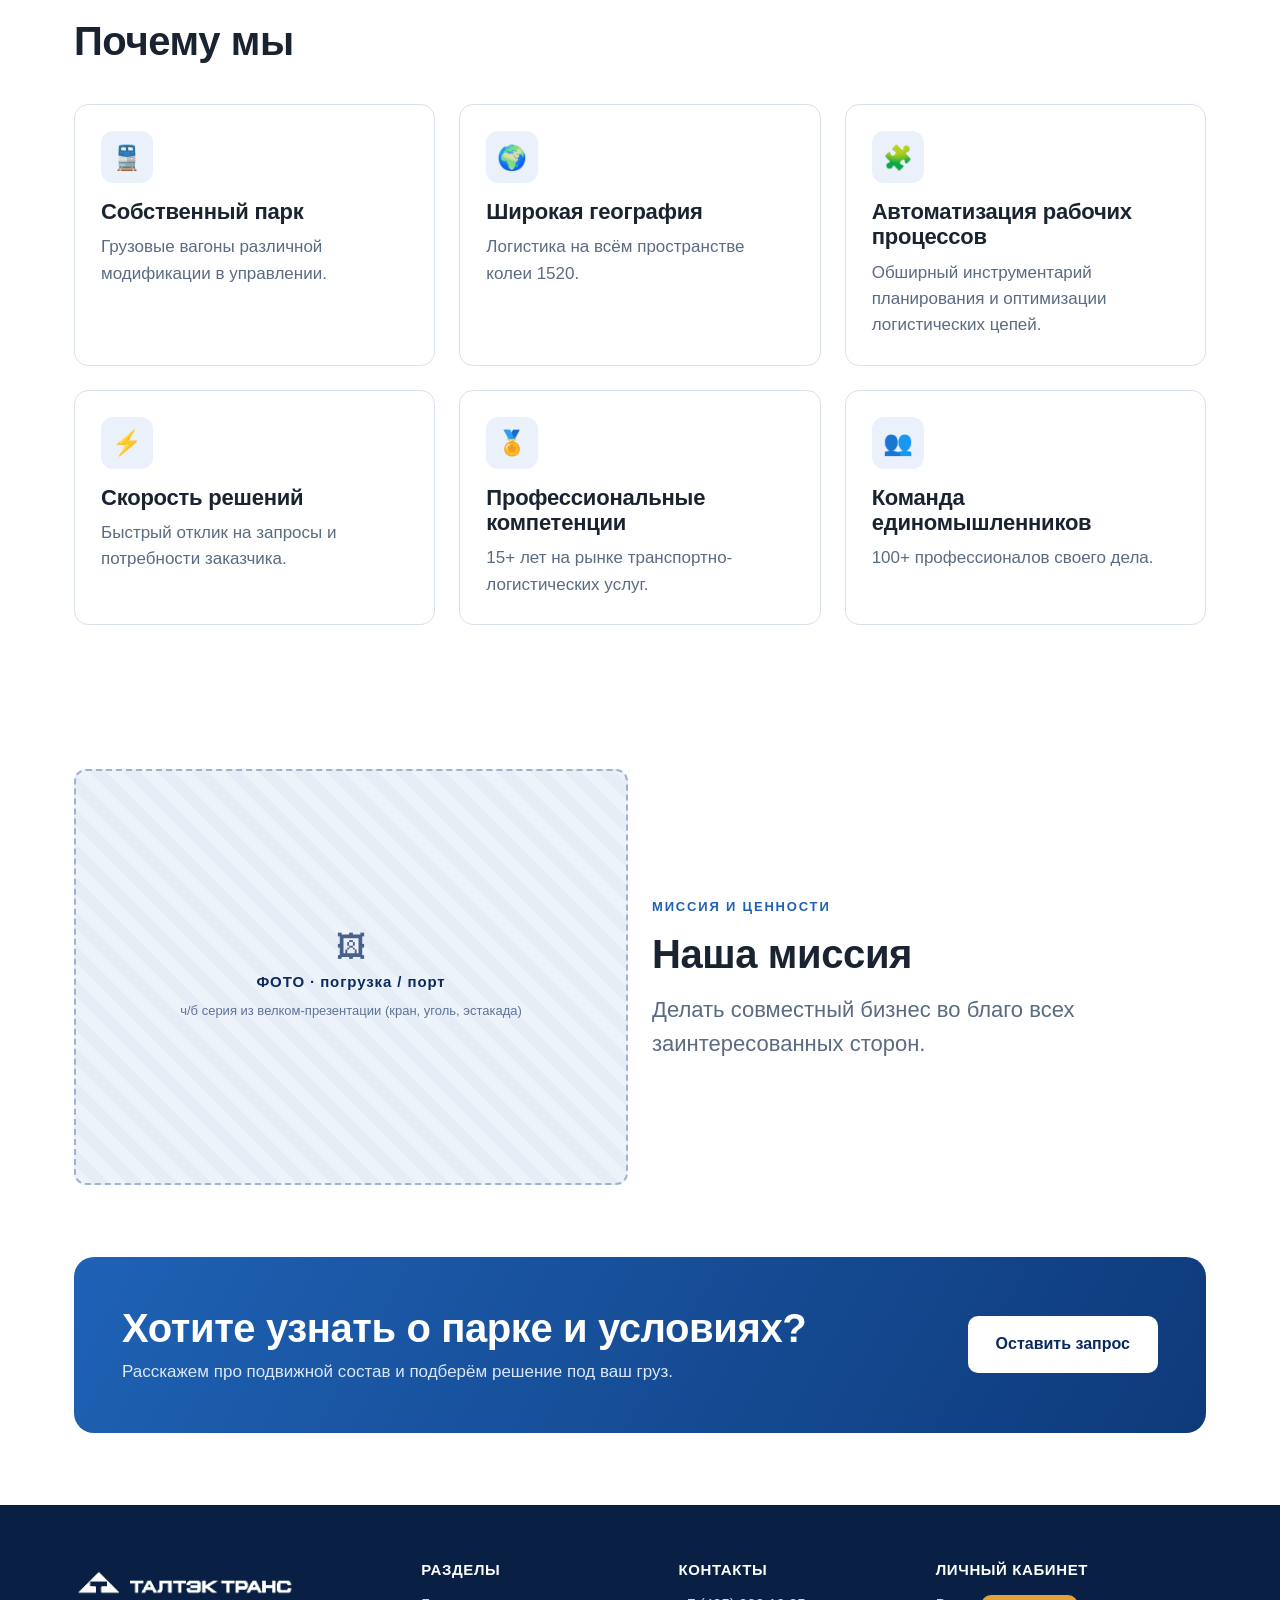
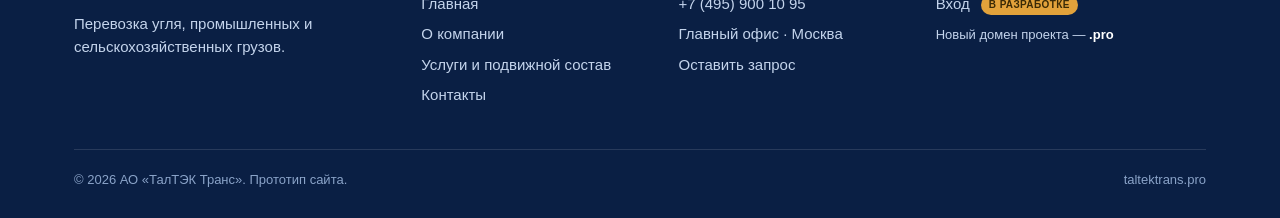
==== commit c04eed09: "О компании: hero → «Наша миссия», убрано предложение про компетенции в интро Co-Authored-By: Claude " ====
--- a/about.html
+++ b/about.html
@@ -31,8 +31,8 @@
 <section class="phero">
   <div class="container">
     <div class="crumbs"><a href="index.html">Главная</a> / О компании</div>
-    <h1>Кто мы</h1>
-    <p>Российский железнодорожный оператор с собственным парком вагонов и 15-летним опытом на рынке транспортно-логистических услуг.</p>
+    <h1>Наша миссия</h1>
+    <p>Делать совместный бизнес во благо всех заинтересованных сторон.</p>
   </div>
 </section>
 
@@ -43,7 +43,7 @@
       <div>
         <span class="eyebrow">О компании</span>
         <h2>АО «ТалТЭК Транс»</h2>
-        <p class="lead mt16">Мы предлагаем комплексные транспортные решения и организуем перевозку грузов широкой номенклатуры в различных видах подвижного состава на внутрироссийских и экспортных направлениях. Наши подтверждённые компетенции гарантируют точность, скорость и индивидуальный подход к каждому клиенту.</p>
+        <p class="lead mt16">Мы предлагаем комплексные транспортные решения и организуем перевозку грузов широкой номенклатуры в различных видах подвижного состава на внутрироссийских и экспортных направлениях.</p>
         <p class="lead mt16">Наша команда — эксперты в области железнодорожной логистики и управления перевозочным процессом. Мы обладаем глубокими знаниями и многолетним опытом в этой сфере, что позволяет нам выстраивать работу, которая отвечает самым высоким стандартам надёжности и эффективности.</p>
       </div>
       <div class="ph ratio-4x3"><div class="ico">🖼</div><div class="tag">ФОТО · состав на путях</div><div class="sub">DSC08492 / DSC08533 — золотой час, фирменный синий парк</div></div>
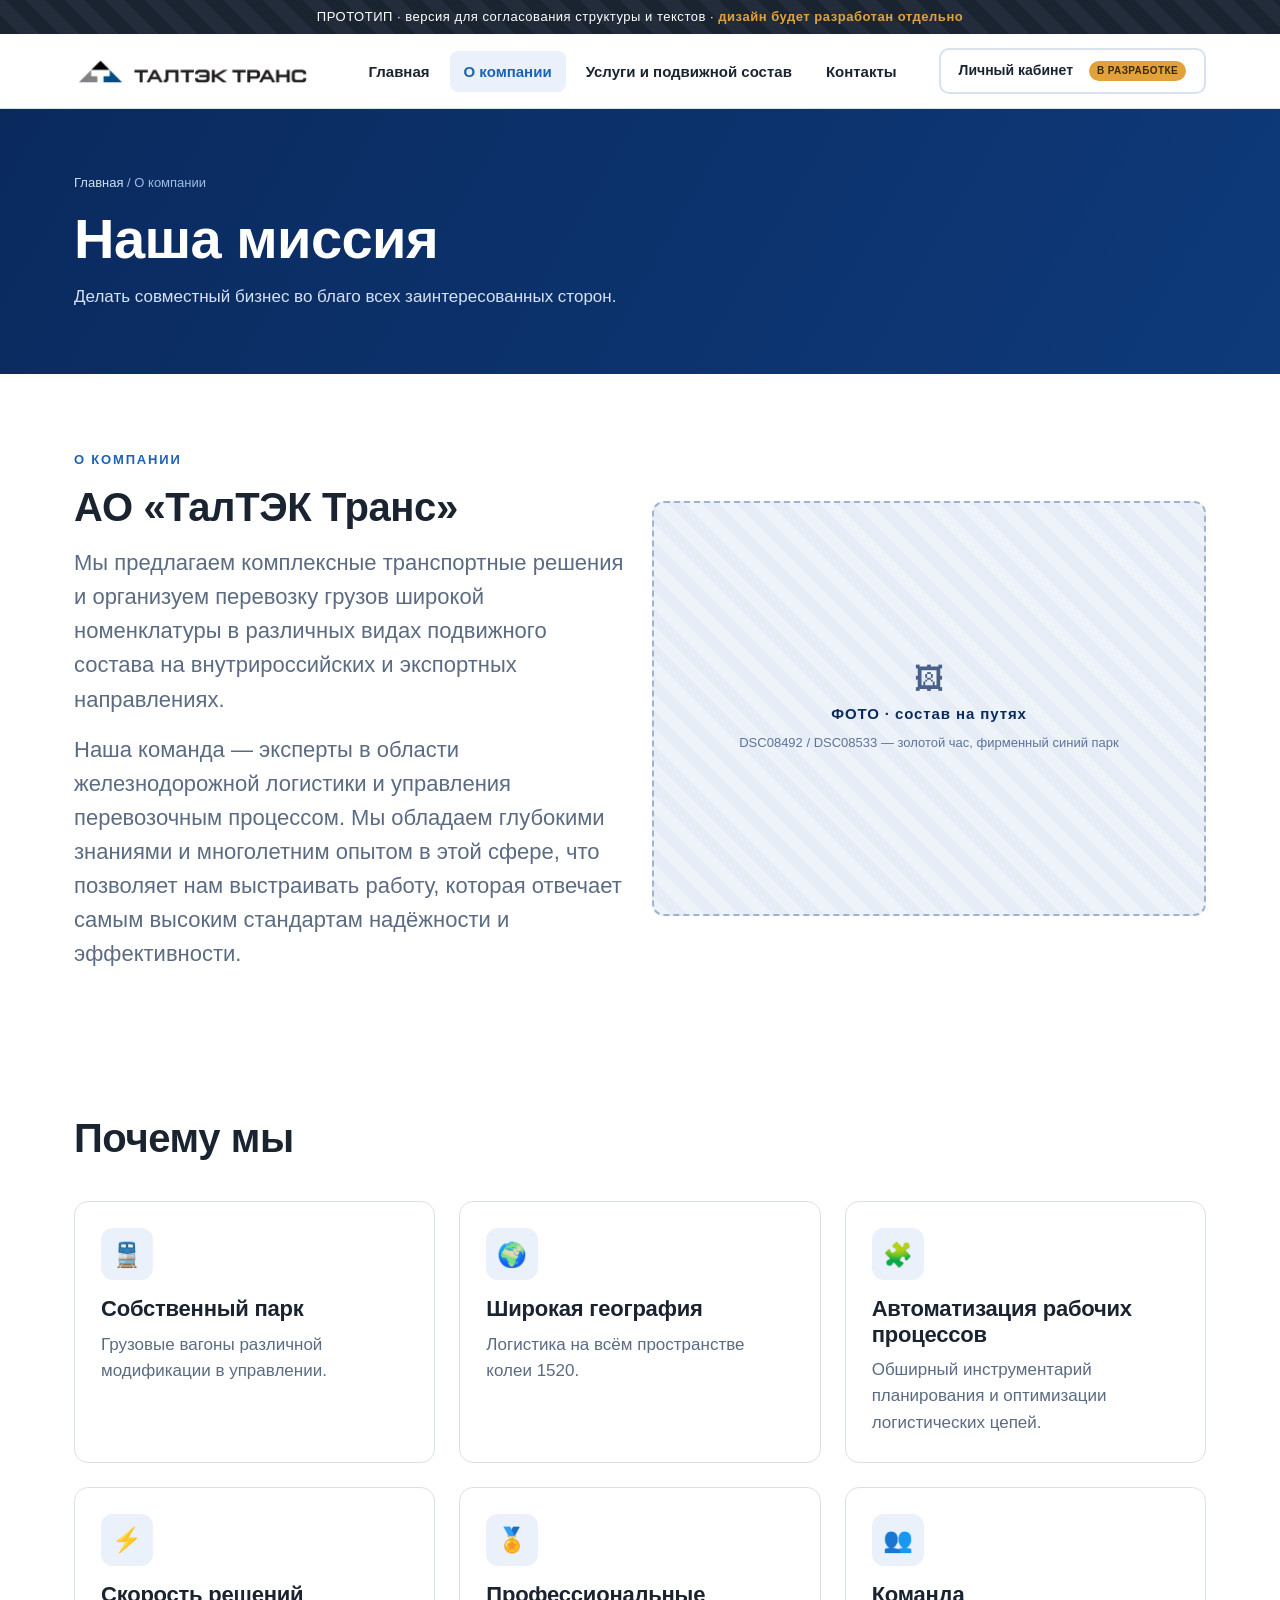
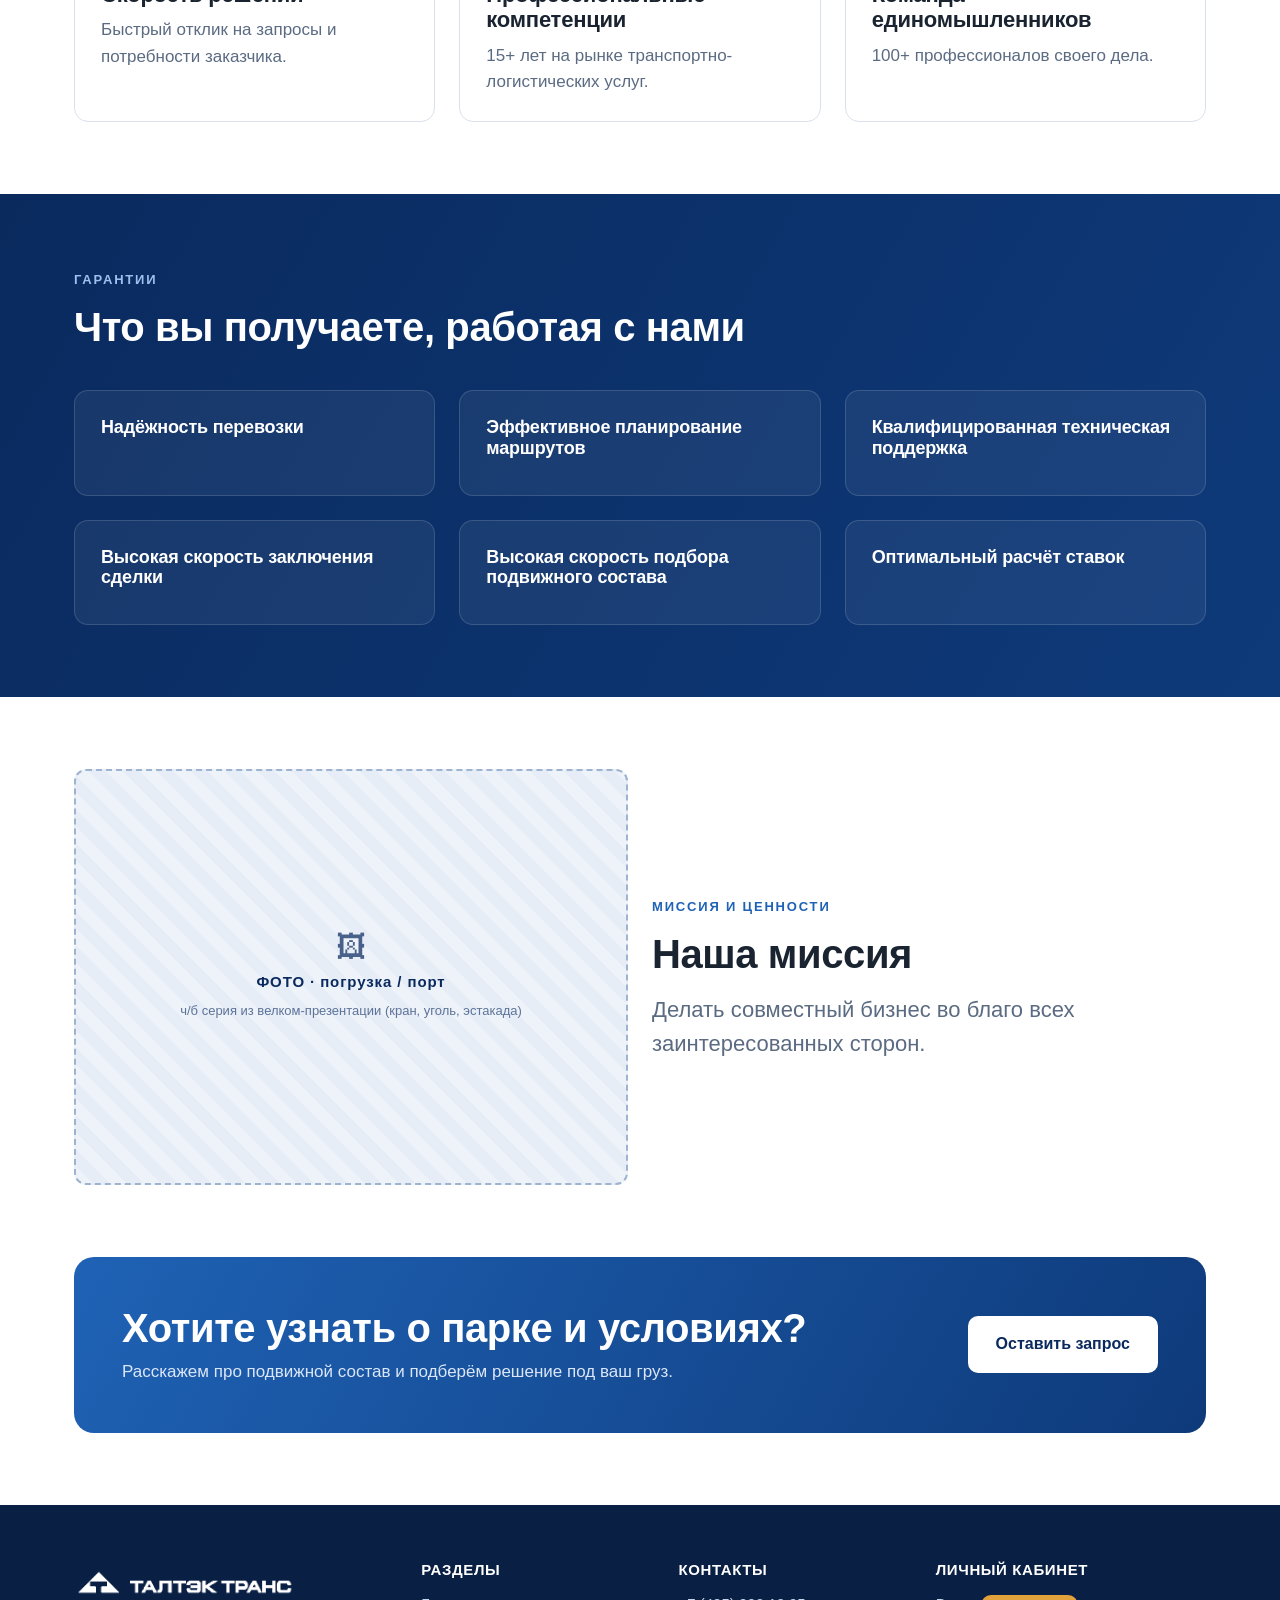
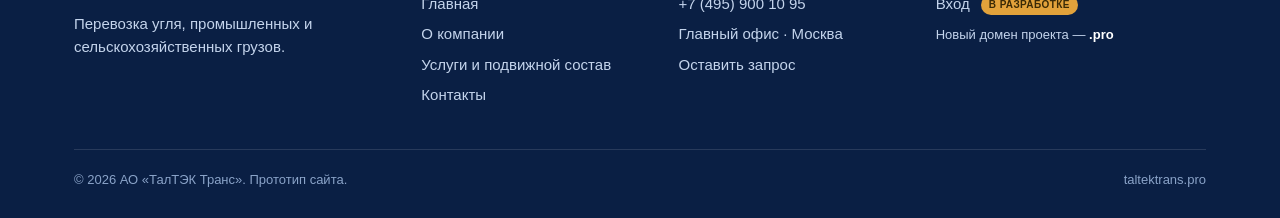
==== commit 48aa4292: "О компании: свап блоков «Почему мы» ↔ «Что вы получаете». Услуги: чистка лида и чипов вагонов Co-Aut" ====
--- a/about.html
+++ b/about.html
@@ -51,6 +51,21 @@
   </div>
 </section>
 
+<!-- ПОЧЕМУ МЫ -->
+<section>
+  <div class="container">
+    <h2>Почему мы</h2>
+    <div class="grid g3 mt40">
+      <div class="card"><div class="ico-circle">🚆</div><h3>Собственный парк</h3><p class="muted">Грузовые вагоны различной модификации в управлении.</p></div>
+      <div class="card"><div class="ico-circle">🌍</div><h3>Широкая география</h3><p class="muted">Логистика на всём пространстве колеи 1520.</p></div>
+      <div class="card"><div class="ico-circle">🧩</div><h3>Автоматизация рабочих процессов</h3><p class="muted">Обширный инструментарий планирования и оптимизации логистических цепей.</p></div>
+      <div class="card"><div class="ico-circle">⚡</div><h3>Скорость решений</h3><p class="muted">Быстрый отклик на запросы и потребности заказчика.</p></div>
+      <div class="card"><div class="ico-circle">🏅</div><h3>Профессиональные компетенции</h3><p class="muted">15+ лет на рынке транспортно-логистических услуг.</p></div>
+      <div class="card"><div class="ico-circle">👥</div><h3>Команда единомышленников</h3><p class="muted">100+ профессионалов своего дела.</p></div>
+    </div>
+  </div>
+</section>
+
 <!-- ГАРАНТИИ (перенесено со страницы «Услуги») -->
 <section class="section-navy">
   <div class="container">
@@ -63,21 +78,6 @@
       <div class="card" style="background:rgba(255,255,255,.06);border-color:rgba(255,255,255,.14);color:#fff"><h3 style="color:#fff;font-size:18px">Высокая скорость заключения сделки</h3></div>
       <div class="card" style="background:rgba(255,255,255,.06);border-color:rgba(255,255,255,.14);color:#fff"><h3 style="color:#fff;font-size:18px">Высокая скорость подбора подвижного состава</h3></div>
       <div class="card" style="background:rgba(255,255,255,.06);border-color:rgba(255,255,255,.14);color:#fff"><h3 style="color:#fff;font-size:18px">Оптимальный расчёт ставок</h3></div>
-    </div>
-  </div>
-</section>
-
-<!-- ПОЧЕМУ МЫ -->
-<section>
-  <div class="container">
-    <h2>Почему мы</h2>
-    <div class="grid g3 mt40">
-      <div class="card"><div class="ico-circle">🚆</div><h3>Собственный парк</h3><p class="muted">Грузовые вагоны различной модификации в управлении.</p></div>
-      <div class="card"><div class="ico-circle">🌍</div><h3>Широкая география</h3><p class="muted">Логистика на всём пространстве колеи 1520.</p></div>
-      <div class="card"><div class="ico-circle">🧩</div><h3>Автоматизация рабочих процессов</h3><p class="muted">Обширный инструментарий планирования и оптимизации логистических цепей.</p></div>
-      <div class="card"><div class="ico-circle">⚡</div><h3>Скорость решений</h3><p class="muted">Быстрый отклик на запросы и потребности заказчика.</p></div>
-      <div class="card"><div class="ico-circle">🏅</div><h3>Профессиональные компетенции</h3><p class="muted">15+ лет на рынке транспортно-логистических услуг.</p></div>
-      <div class="card"><div class="ico-circle">👥</div><h3>Команда единомышленников</h3><p class="muted">100+ профессионалов своего дела.</p></div>
     </div>
   </div>
 </section>
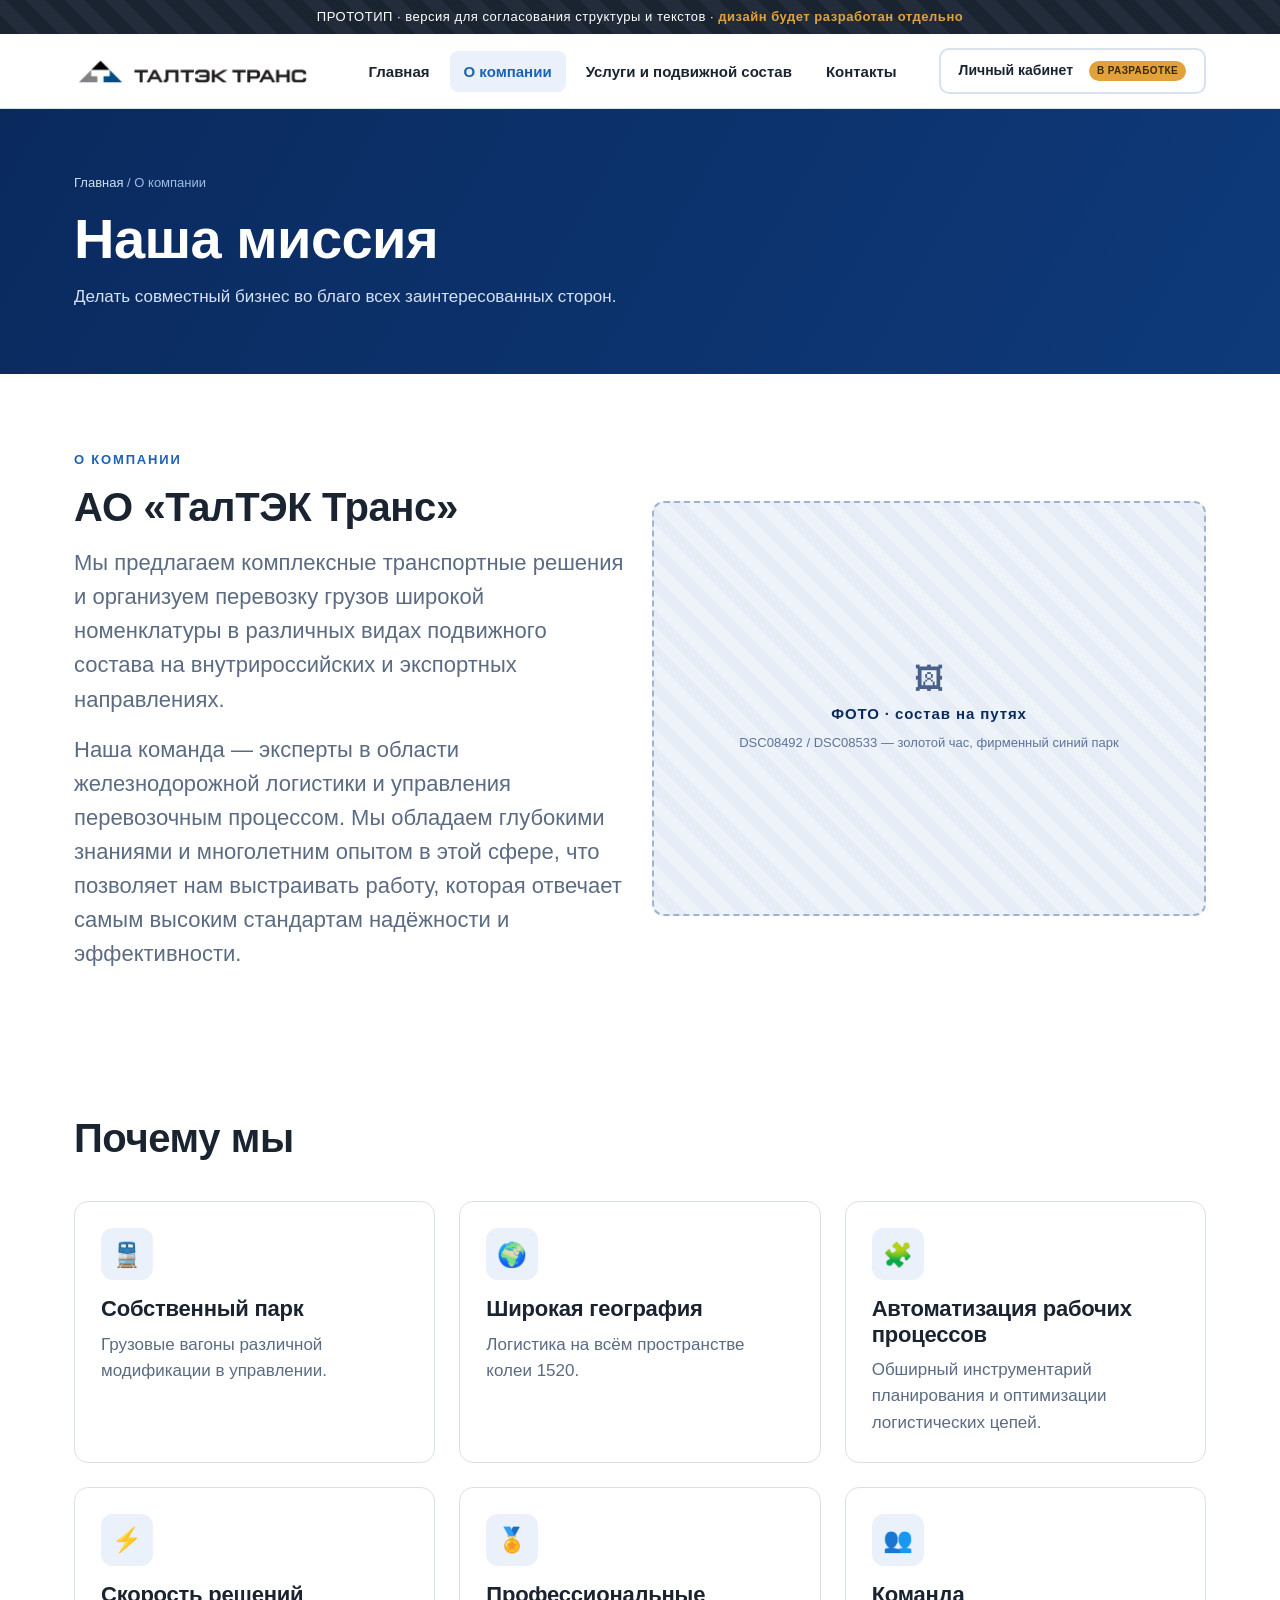
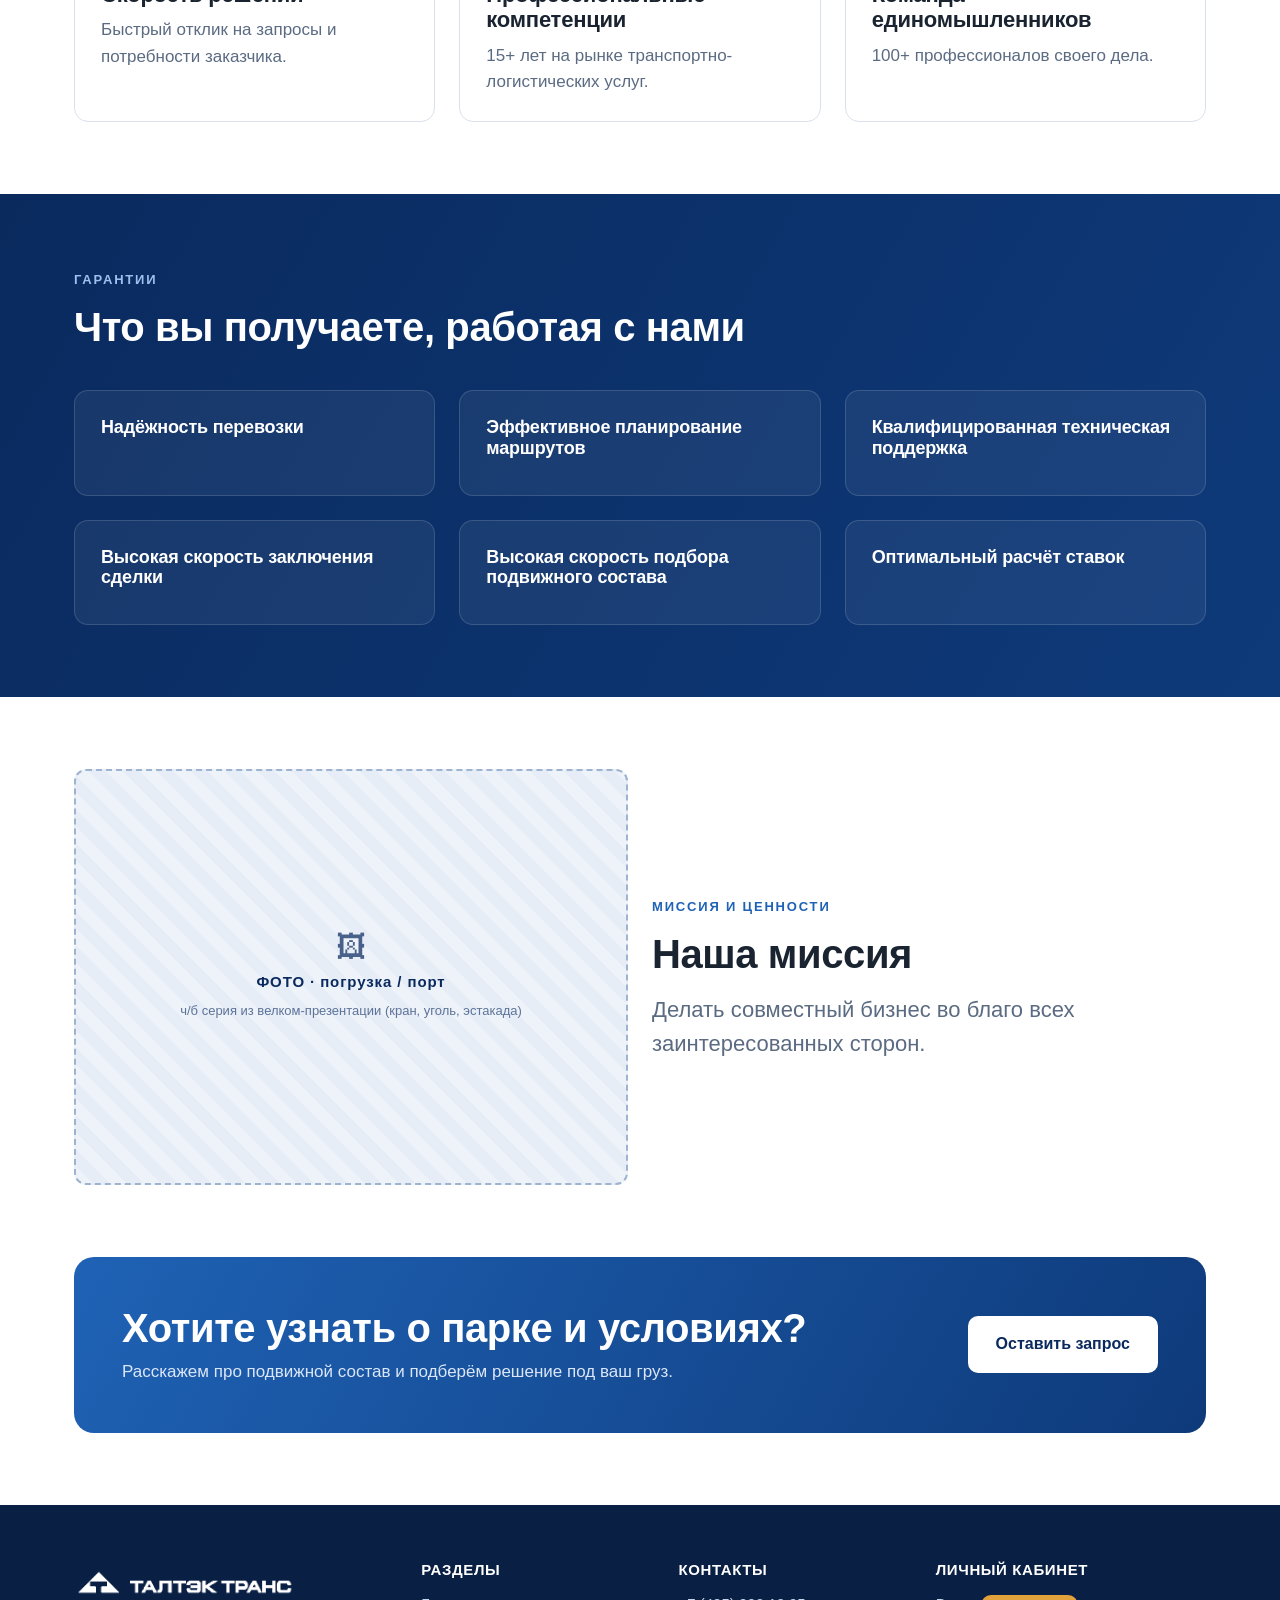
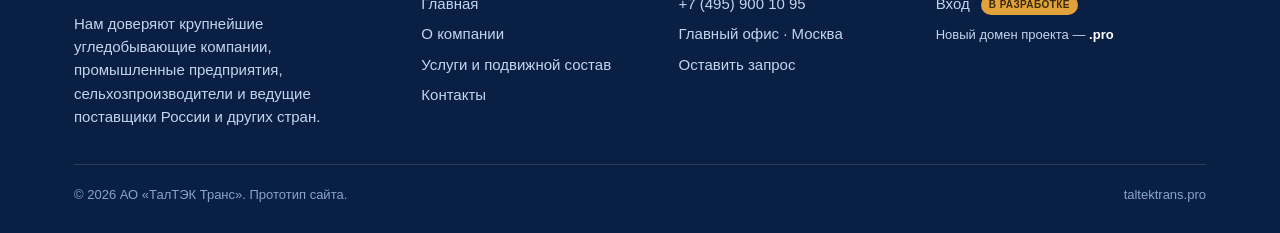
==== commit cc6253b4: "Удалён блок «Что вы получаете» с Услуг; новый текст футера (все стр.); hero-слоган: без точек, меньш" ====
--- a/about.html
+++ b/about.html
@@ -110,7 +110,7 @@
     <div class="cols">
       <div>
         <a class="brand" href="index.html"><img class="logo" src="assets/logo-white.png" alt="ТалТЭК Транс" width="486" height="61"></a>
-        <p style="margin-top:16px;max-width:280px">Перевозка угля, промышленных и сельскохозяйственных грузов.</p>
+        <p style="margin-top:16px;max-width:280px">Нам доверяют крупнейшие угледобывающие компании, промышленные предприятия, сельхозпроизводители и ведущие поставщики России и других стран.</p>
       </div>
       <div><h4>Разделы</h4><a href="index.html">Главная</a><a href="about.html">О компании</a><a href="services.html">Услуги и подвижной состав</a><a href="contacts.html">Контакты</a></div>
       <div><h4>Контакты</h4><a href="tel:+74959001095">+7 (495) 900 10 95</a><a href="#" data-stub="Заглушка прототипа.">Главный офис · Москва</a><a href="contacts.html#form">Оставить запрос</a></div>
--- a/assets/styles.css
+++ b/assets/styles.css
@@ -93,7 +93,7 @@
 .hero-cap{position:absolute;top:14px;left:50%;transform:translateX(-50%);z-index:3;max-width:90%;text-align:center;font-size:12px;font-weight:600;letter-spacing:.03em;color:#bcd4f2;background:rgba(8,24,54,.55);border:1px solid rgba(255,255,255,.18);padding:7px 16px;border-radius:30px}
 .hero .inner{position:relative;z-index:2;padding:104px 0 96px;max-width:760px}
 .hero .ribbon{display:inline-block;font-size:14px;font-weight:700;letter-spacing:.02em;background:rgba(255,255,255,.12);border:1px solid rgba(255,255,255,.25);padding:8px 16px;border-radius:40px;margin-bottom:22px}
-.hero h1{color:#fff}
+.hero h1{color:#fff;font-size:clamp(28px,3.6vw,44px)}
 .hero p{font-size:clamp(17px,2vw,21px);color:#d6e2f4;margin-top:18px;max-width:600px}
 .hero .cta{display:flex;gap:14px;flex-wrap:wrap;margin-top:34px}
 .hero .media-note{position:absolute;right:20px;bottom:16px;z-index:3;font-size:12px;color:#a9c2e6;background:rgba(8,24,54,.6);padding:6px 12px;border-radius:8px;border:1px solid rgba(255,255,255,.15)}
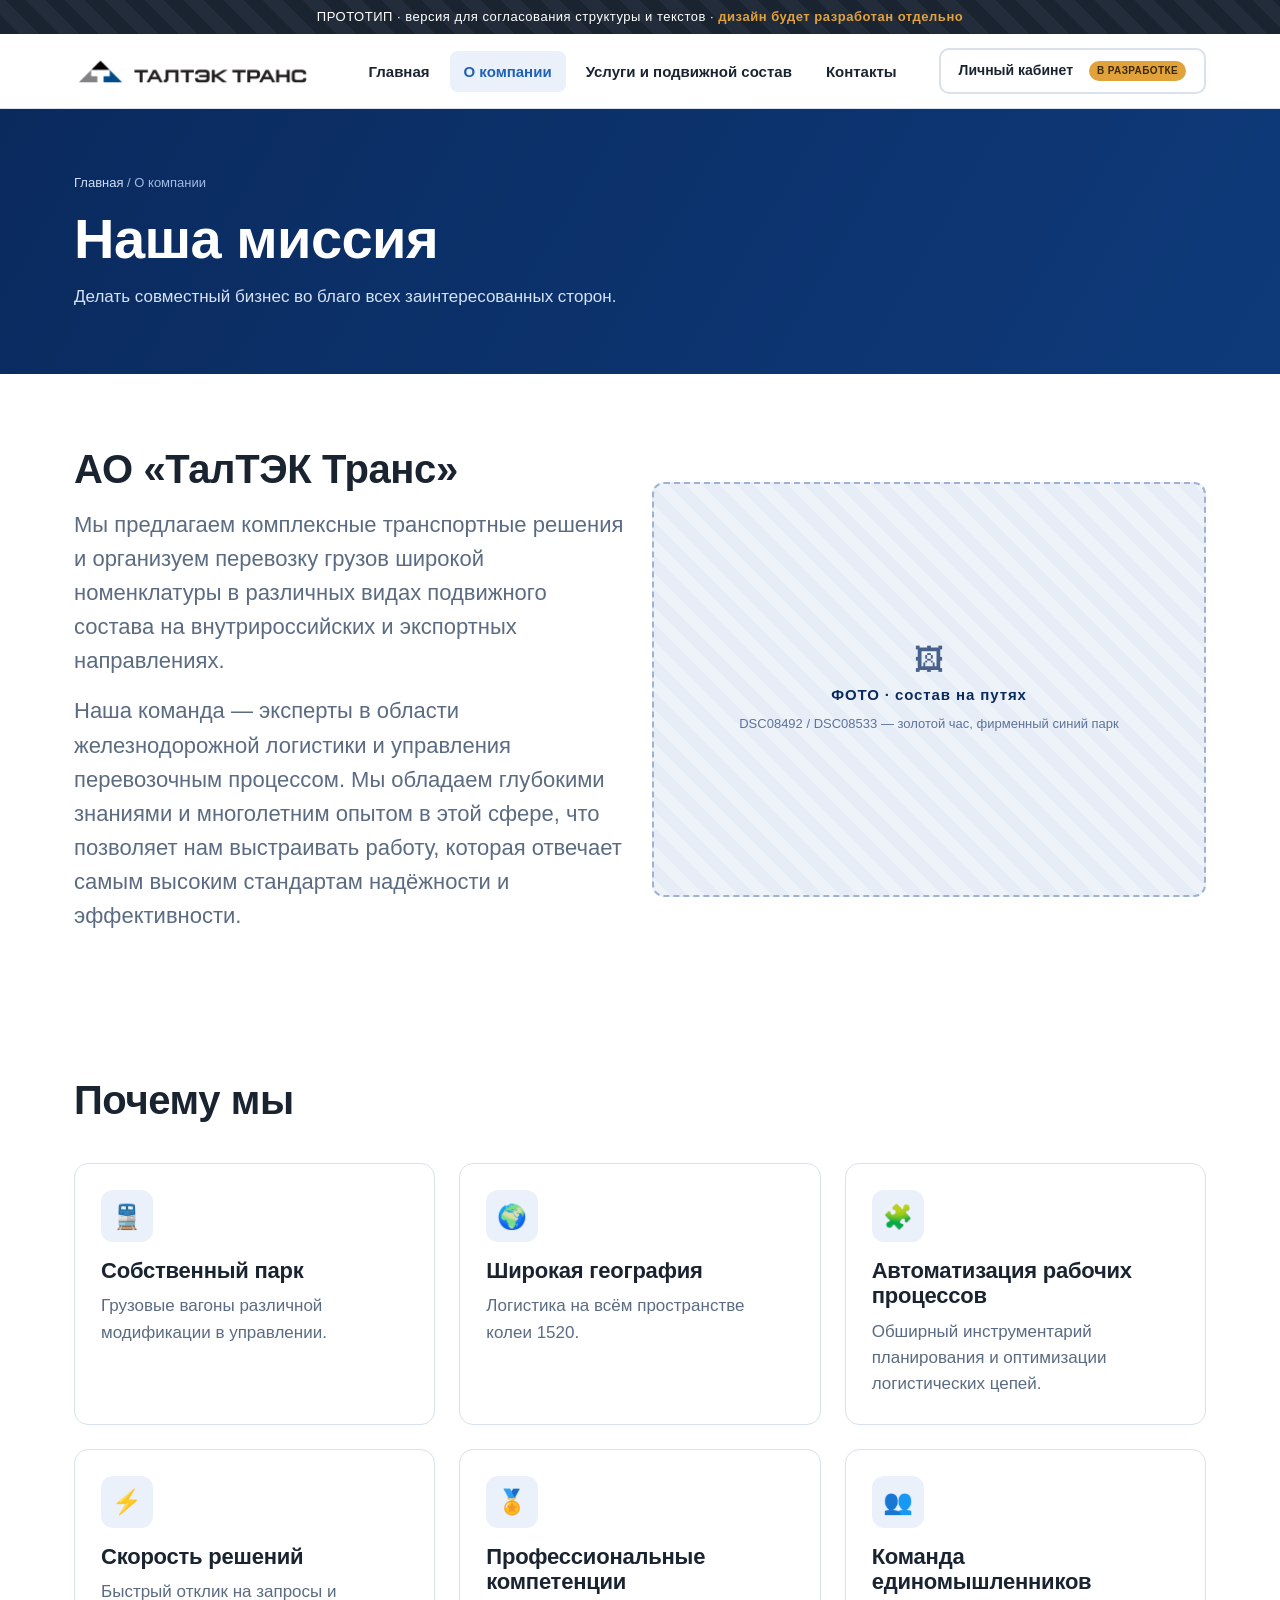
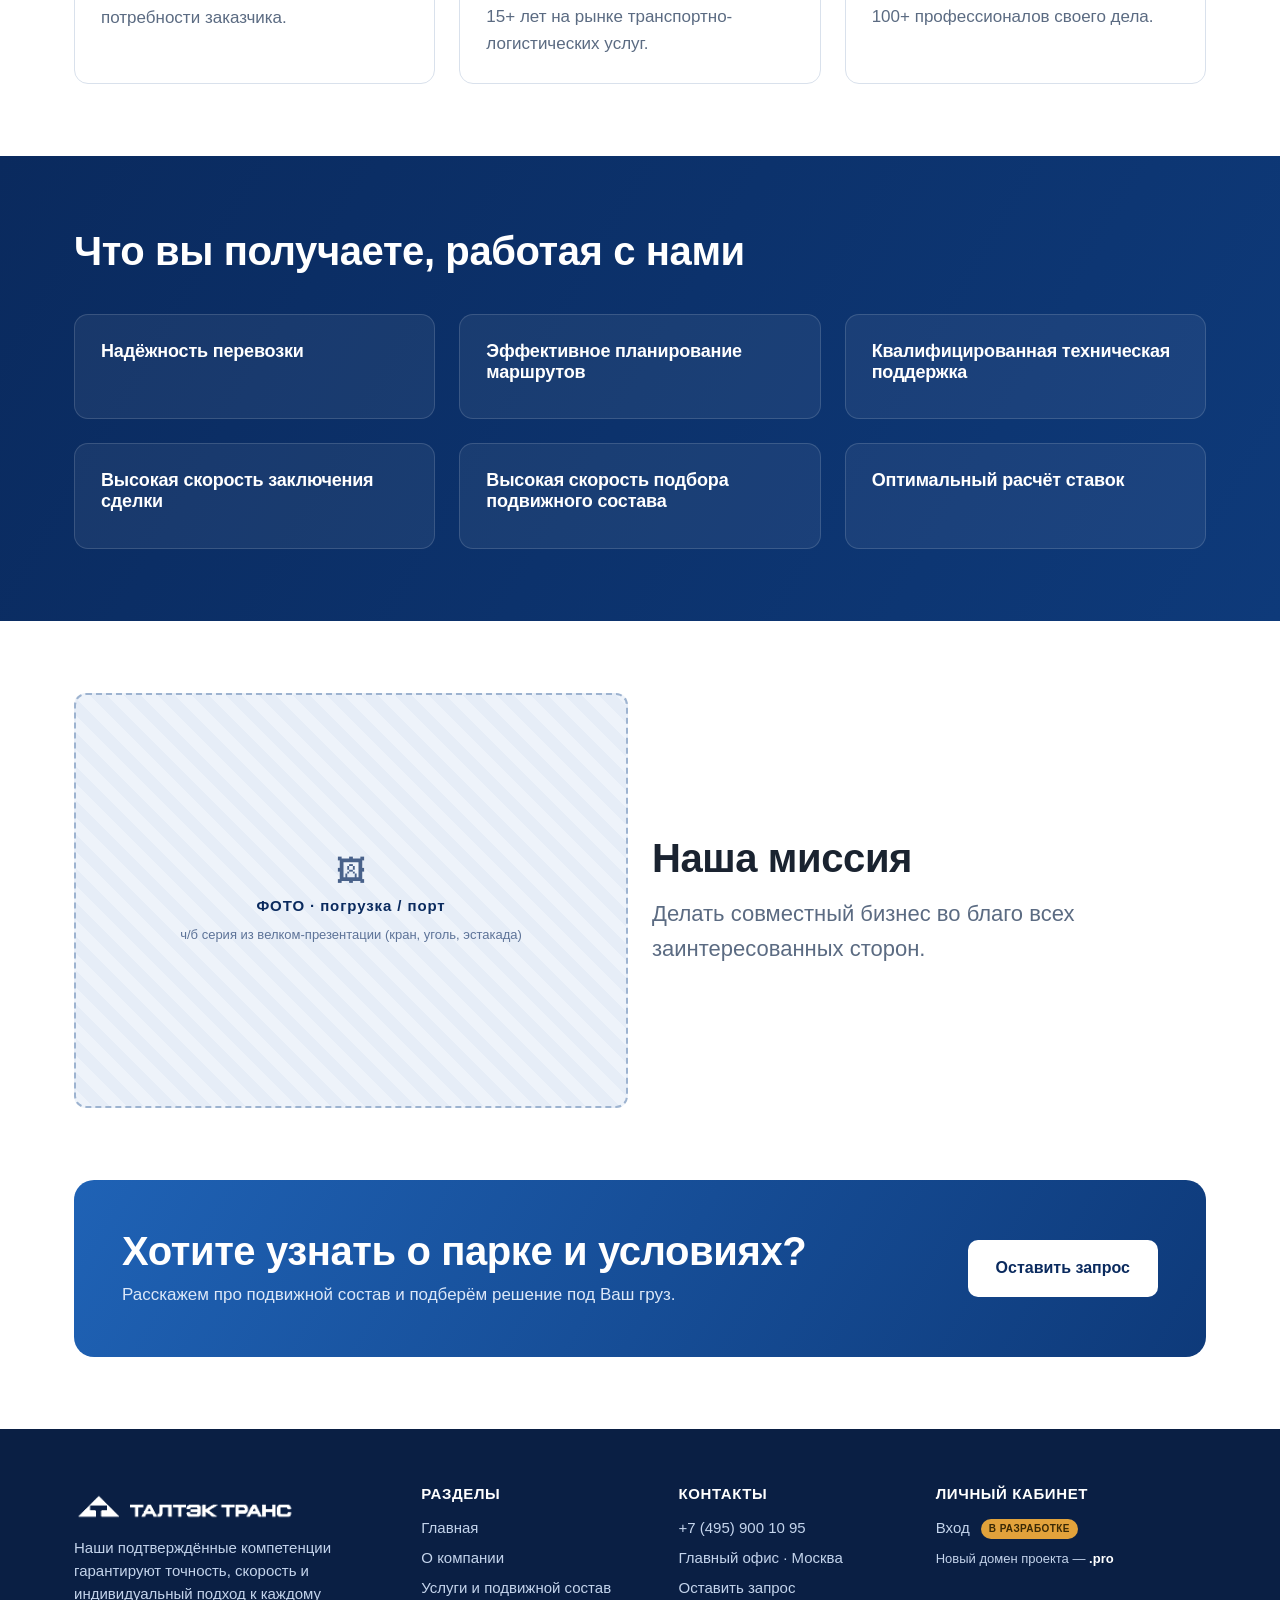
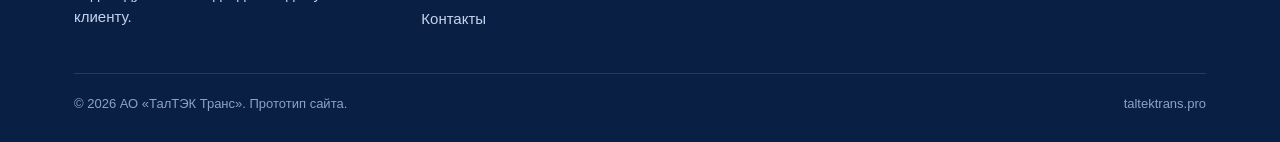
==== commit 8fbb508a: "Футер: новый текст про компетенции (все стр.); заглавная «Ваш» (4 места); СПб → Санкт-Петербург Co-A" ====
--- a/about.html
+++ b/about.html
@@ -99,7 +99,7 @@
 <section style="padding-top:0">
   <div class="container">
     <div class="cta-band">
-      <div><h2>Хотите узнать о парке и условиях?</h2><p>Расскажем про подвижной состав и подберём решение под ваш груз.</p></div>
+      <div><h2>Хотите узнать о парке и условиях?</h2><p>Расскажем про подвижной состав и подберём решение под Ваш груз.</p></div>
       <a class="btn btn-primary" style="background:#fff;color:var(--navy)" href="contacts.html#form">Оставить запрос</a>
     </div>
   </div>
@@ -110,7 +110,7 @@
     <div class="cols">
       <div>
         <a class="brand" href="index.html"><img class="logo" src="assets/logo-white.png" alt="ТалТЭК Транс" width="486" height="61"></a>
-        <p style="margin-top:16px;max-width:280px">Нам доверяют крупнейшие угледобывающие компании, промышленные предприятия, сельхозпроизводители и ведущие поставщики России и других стран.</p>
+        <p style="margin-top:16px;max-width:280px">Наши подтверждённые компетенции гарантируют точность, скорость и индивидуальный подход к каждому клиенту.</p>
       </div>
       <div><h4>Разделы</h4><a href="index.html">Главная</a><a href="about.html">О компании</a><a href="services.html">Услуги и подвижной состав</a><a href="contacts.html">Контакты</a></div>
       <div><h4>Контакты</h4><a href="tel:+74959001095">+7 (495) 900 10 95</a><a href="#" data-stub="Заглушка прототипа.">Главный офис · Москва</a><a href="contacts.html#form">Оставить запрос</a></div>
--- a/assets/styles.css
+++ b/assets/styles.css
@@ -30,7 +30,7 @@
 h2{font-size:clamp(26px,3.4vw,40px)}
 h3{font-size:22px}
 .lead{font-size:clamp(18px,2vw,22px);color:var(--muted);font-weight:400}
-.eyebrow{display:inline-block;font-size:13px;font-weight:700;letter-spacing:.14em;text-transform:uppercase;color:var(--blue);margin-bottom:14px}
+.eyebrow{display:none}
 .muted{color:var(--muted)}
 .center{text-align:center}
 .narrow{max-width:760px}
@@ -124,7 +124,6 @@
 .rstep{position:relative;padding-top:18px;border-top:2px solid var(--blue)}
 .rstep .rtitle{color:var(--blue);font-weight:800;font-size:18px;line-height:1.25;margin-bottom:8px}
 .rstep .rdesc{color:var(--muted);font-size:15px}
-.rstep:not(:nth-child(3n)):not(:last-child)::after{content:"▸";position:absolute;top:11px;right:-30px;color:#9db3d0;font-size:18px;letter-spacing:-2px;text-shadow:-7px 0 #9db3d0,-14px 0 #9db3d0}
 
 .section-bg{background:var(--bg)}
 .section-navy{background:linear-gradient(120deg,var(--navy),var(--navy-2));color:#fff}
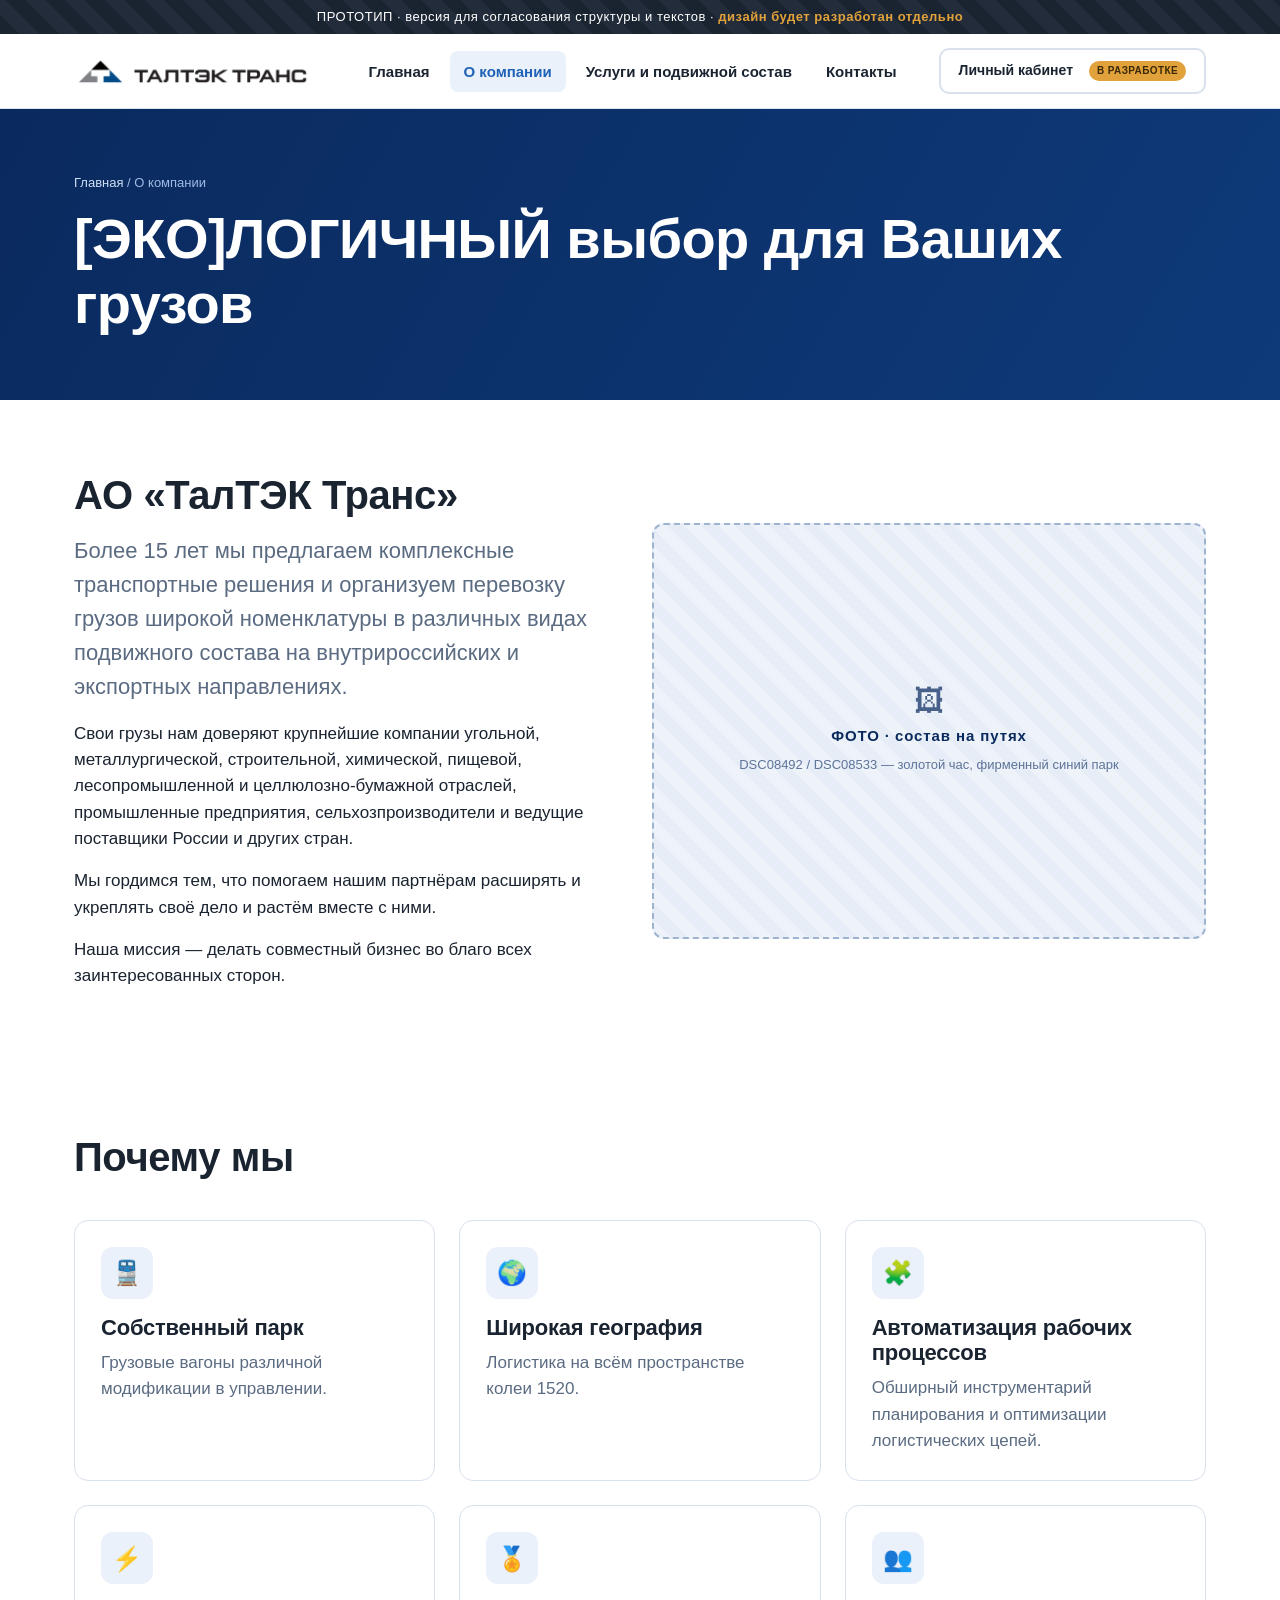
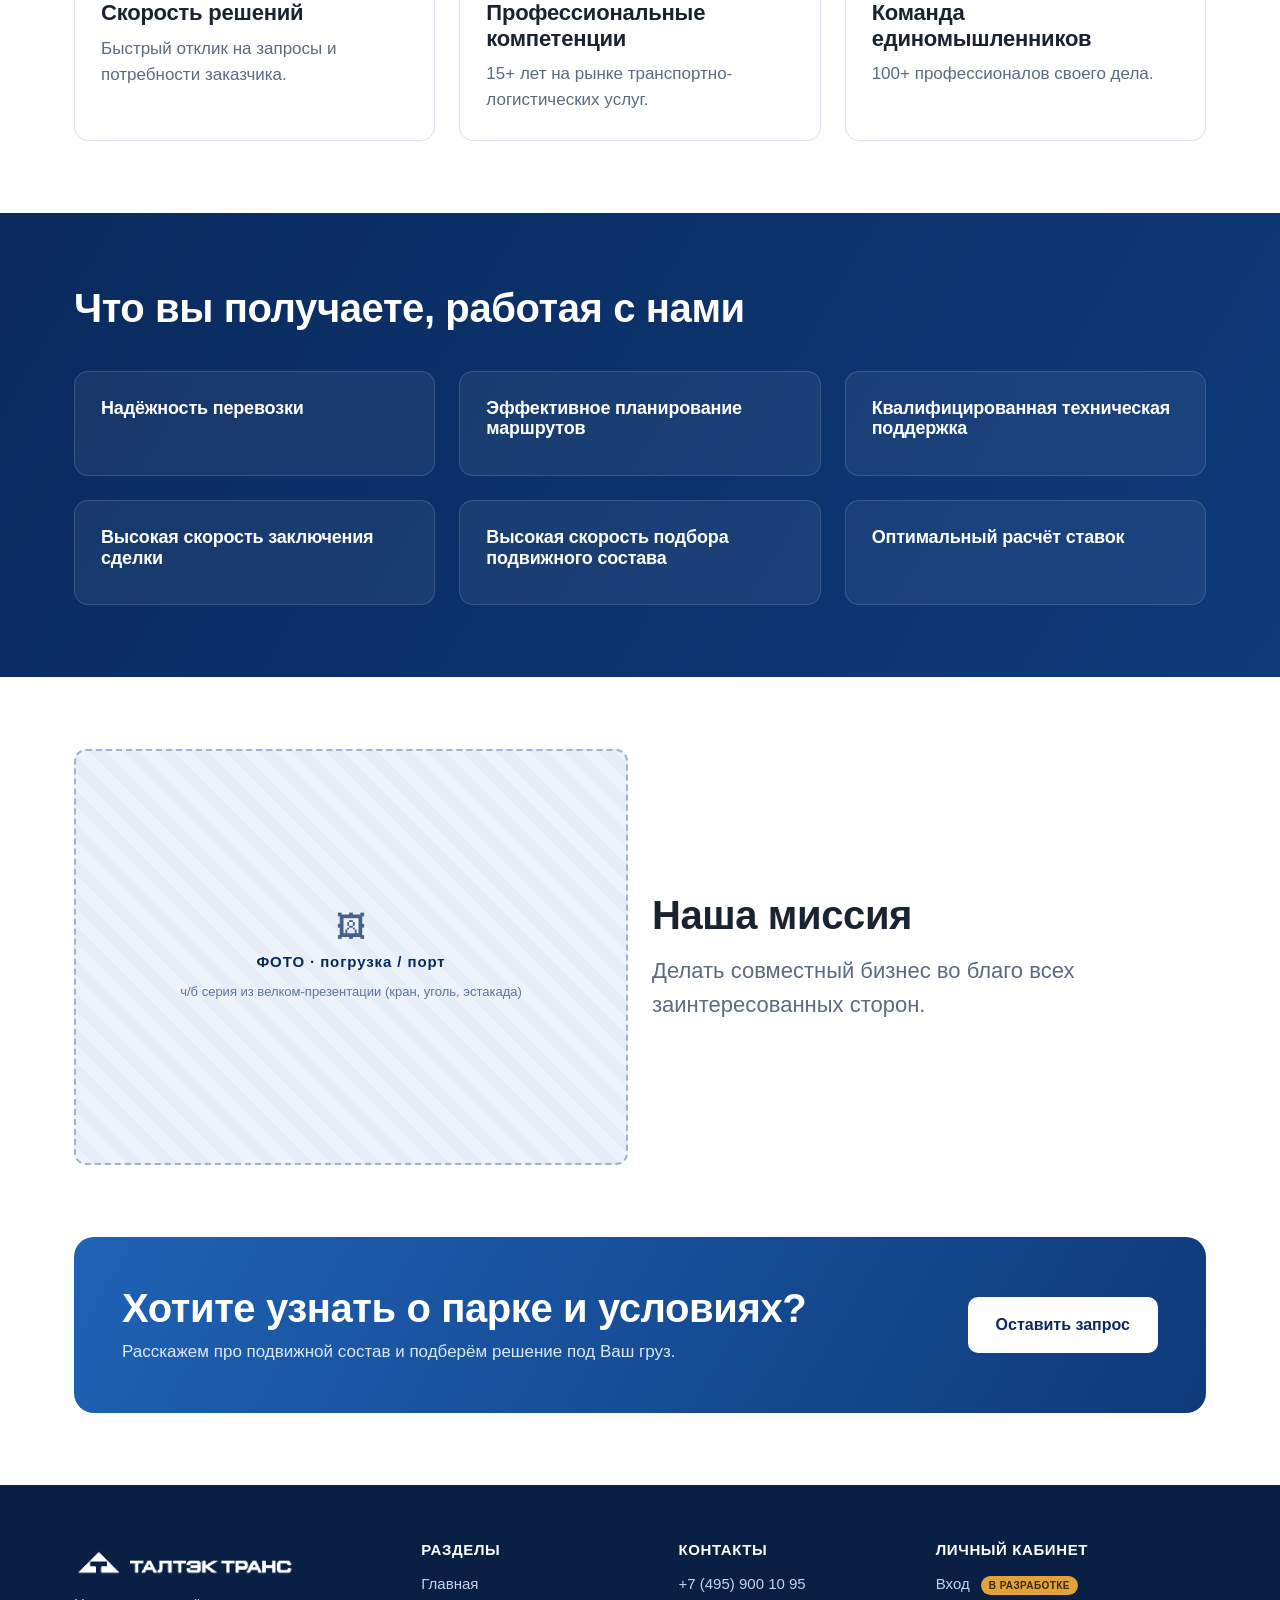
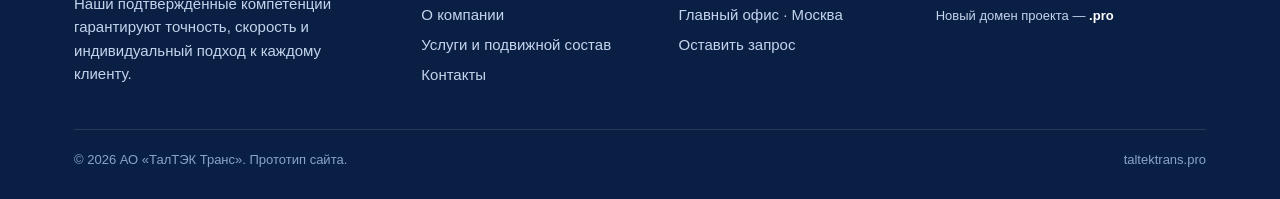
==== commit b7e5d629: "О компании: hero → слоган «[ЭКО]ЛОГИЧНЫЙ выбор для Ваших грузов» без подзаголовка; интро → 4 новых а" ====
--- a/about.html
+++ b/about.html
@@ -31,8 +31,7 @@
 <section class="phero">
   <div class="container">
     <div class="crumbs"><a href="index.html">Главная</a> / О компании</div>
-    <h1>Наша миссия</h1>
-    <p>Делать совместный бизнес во благо всех заинтересованных сторон.</p>
+    <h1>[ЭКО]ЛОГИЧНЫЙ выбор для Ваших грузов</h1>
   </div>
 </section>
 
@@ -43,8 +42,10 @@
       <div>
         <span class="eyebrow">О компании</span>
         <h2>АО «ТалТЭК Транс»</h2>
-        <p class="lead mt16">Мы предлагаем комплексные транспортные решения и организуем перевозку грузов широкой номенклатуры в различных видах подвижного состава на внутрироссийских и экспортных направлениях.</p>
-        <p class="lead mt16">Наша команда — эксперты в области железнодорожной логистики и управления перевозочным процессом. Мы обладаем глубокими знаниями и многолетним опытом в этой сфере, что позволяет нам выстраивать работу, которая отвечает самым высоким стандартам надёжности и эффективности.</p>
+        <p class="lead mt16">Более 15 лет мы предлагаем комплексные транспортные решения и организуем перевозку грузов широкой номенклатуры в различных видах подвижного состава на внутрироссийских и экспортных направлениях.</p>
+        <p class="mt16">Свои грузы нам доверяют крупнейшие компании угольной, металлургической, строительной, химической, пищевой, лесопромышленной и целлюлозно-бумажной отраслей, промышленные предприятия, сельхозпроизводители и ведущие поставщики России и других стран.</p>
+        <p class="mt16">Мы гордимся тем, что помогаем нашим партнёрам расширять и укреплять своё дело и растём вместе с ними.</p>
+        <p class="mt16">Наша миссия — делать совместный бизнес во благо всех заинтересованных сторон.</p>
       </div>
       <div class="ph ratio-4x3"><div class="ico">🖼</div><div class="tag">ФОТО · состав на путях</div><div class="sub">DSC08492 / DSC08533 — золотой час, фирменный синий парк</div></div>
     </div>
